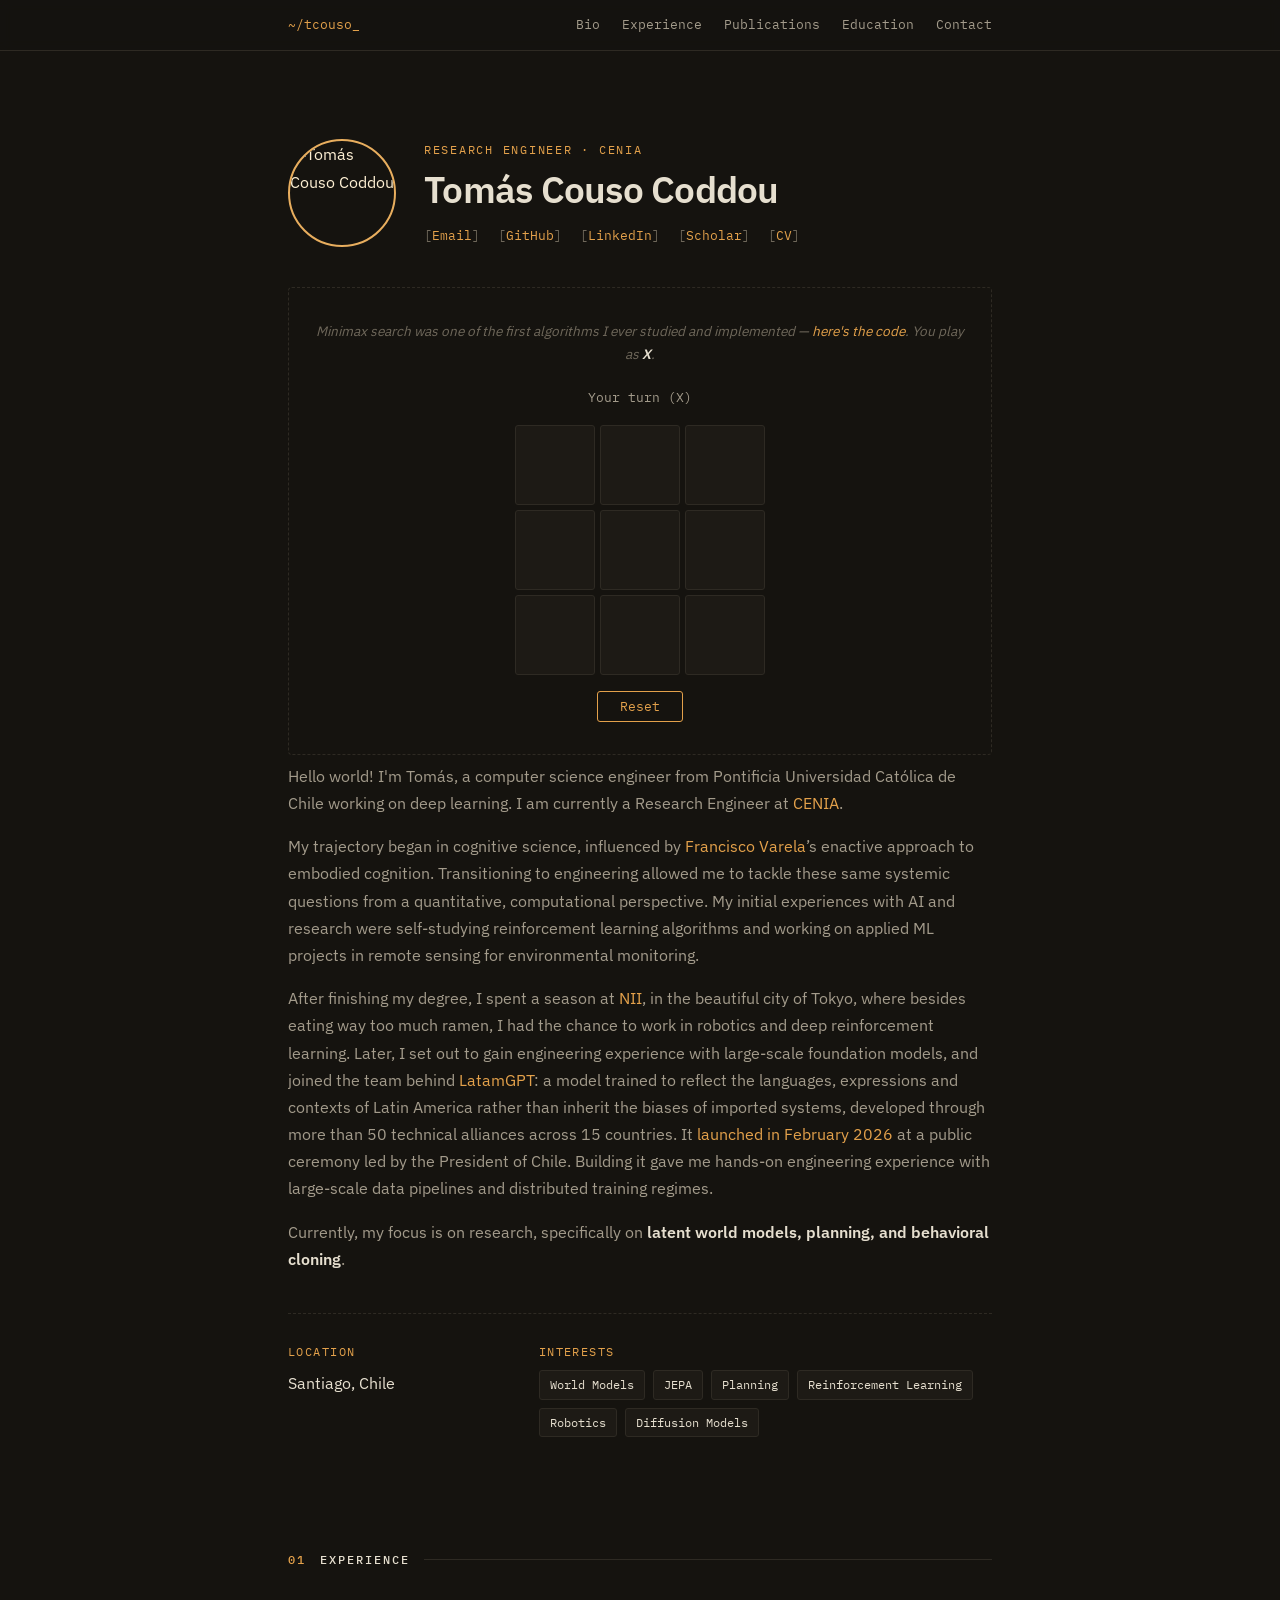
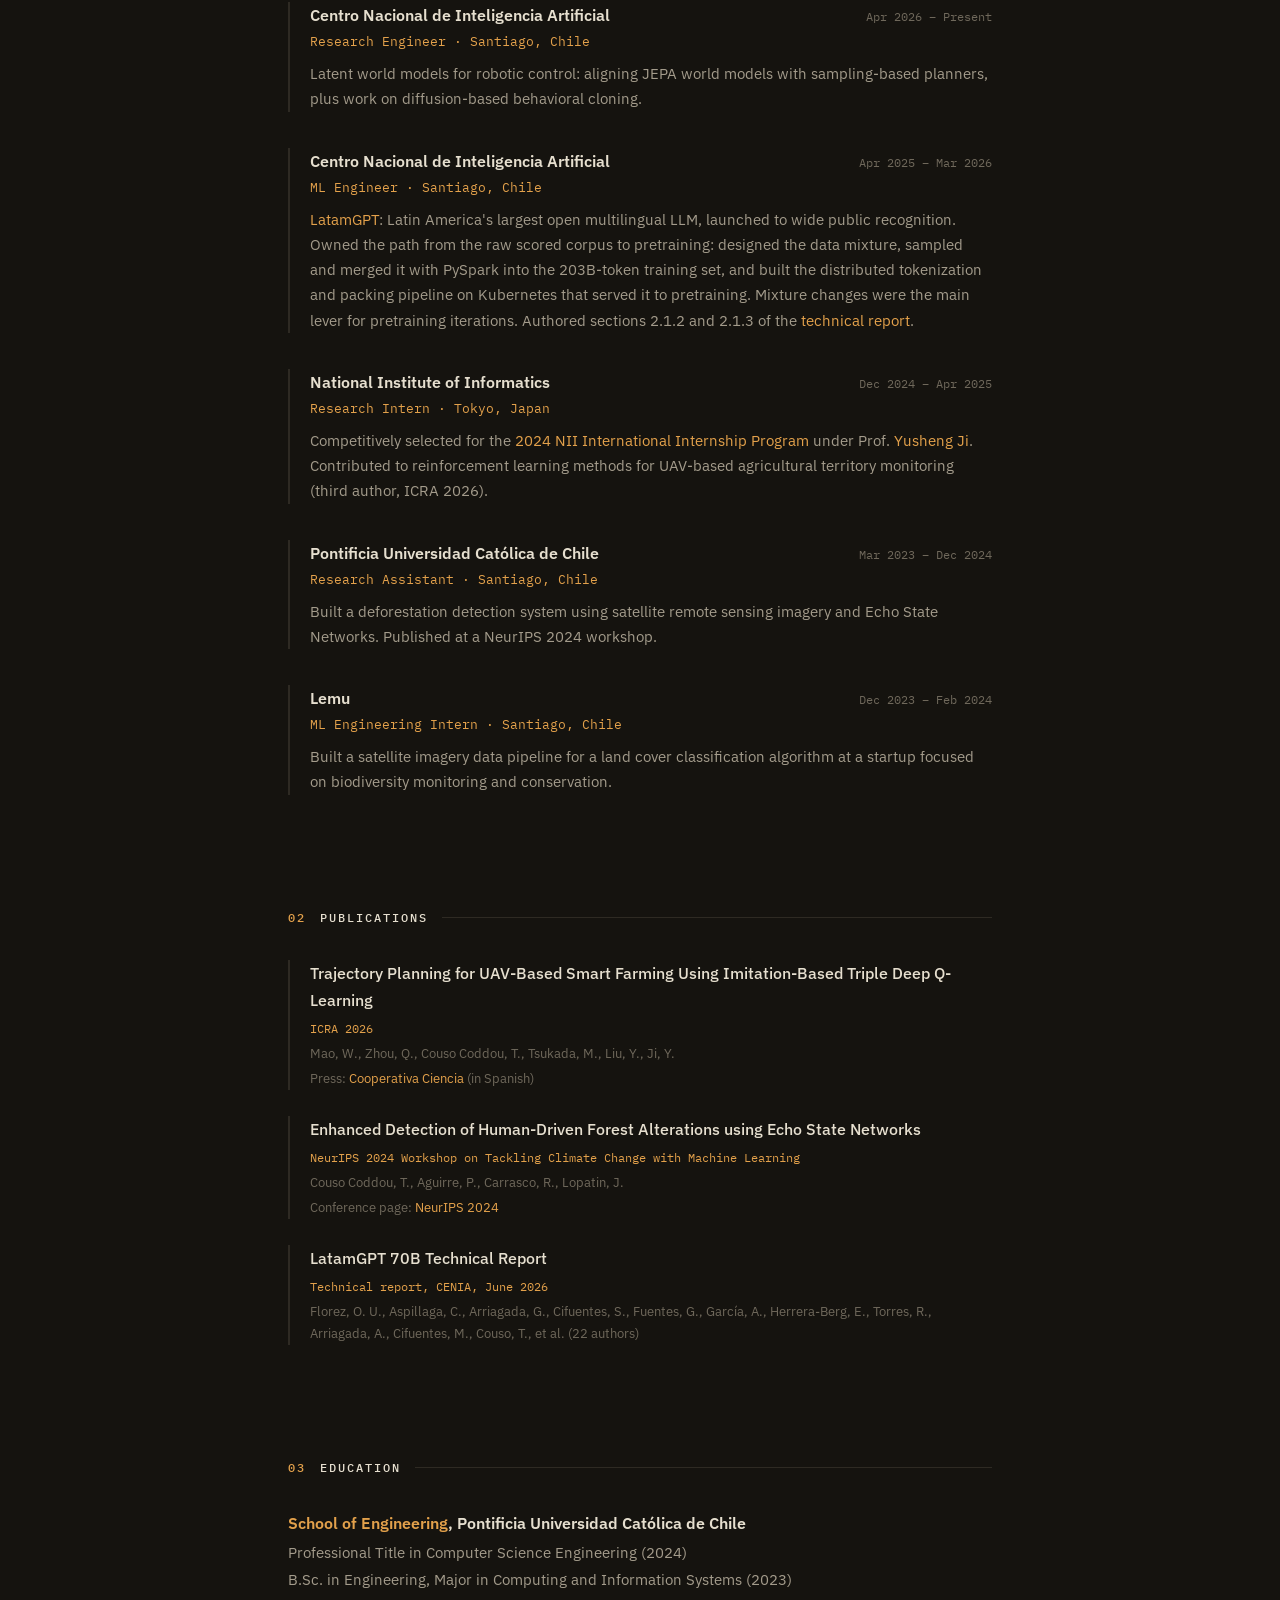
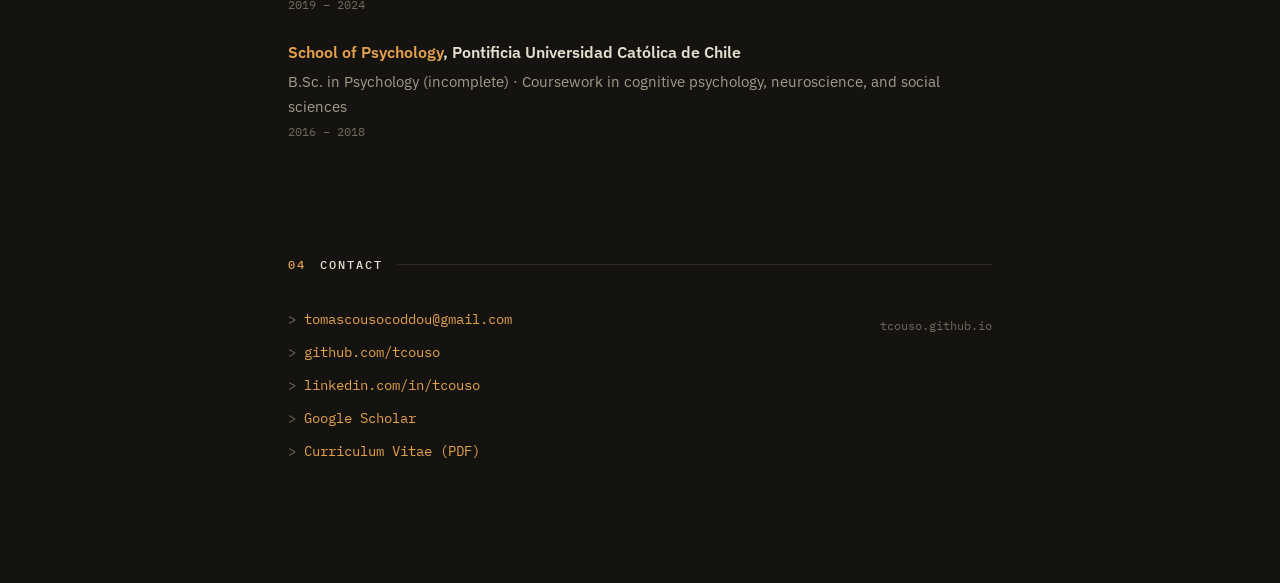
==== index.html @ 5092b735 "Separate NeurIPS manuscript and conference page links" ====
<!DOCTYPE html>
<html lang="en">
<head>
  <meta charset="UTF-8" />
  <meta name="viewport" content="width=device-width, initial-scale=1.0" />
  <title>Tomás Couso Coddou</title>
  <link rel="icon" href="favicon.svg" type="image/svg+xml" />
  <link rel="stylesheet" href="styles.css" />
</head>
<body>
  <header class="topbar">
    <nav class="topbar-inner">
      <a class="site-name" href="#bio">~/tcouso<span class="cursor">_</span></a>
      <ul class="nav-links">
        <li><a href="#bio">Bio</a></li>
        <li><a href="#experience">Experience</a></li>
        <li><a href="#publications">Publications</a></li>
        <li><a href="#education">Education</a></li>
        <li><a href="#contact">Contact</a></li>
      </ul>
    </nav>
  </header>

  <main>

    <!-- BIO -->
    <section id="bio" class="hero">
      <div class="hero-head">
        <img
          src="https://avatars.githubusercontent.com/u/62035756?v=4"
          alt="Tomás Couso Coddou"
          class="avatar"
        />
        <div>
          <p class="eyebrow">Research Engineer · <a href="https://cenia.cl/en/home/" target="_blank" rel="noopener">CENIA</a></p>
          <h1>Tomás Couso Coddou</h1>
          <nav class="social-links">
            <a href="mailto:tomascousocoddou@gmail.com">Email</a>
            <a href="https://github.com/tcouso" target="_blank" rel="noopener">GitHub</a>
            <a href="https://www.linkedin.com/in/tcouso/" target="_blank" rel="noopener">LinkedIn</a>
            <a href="https://scholar.google.com/citations?user=drhu0_8AAAAJ&hl=es" target="_blank" rel="noopener">Scholar</a>
            <a href="cv.pdf" target="_blank" rel="noopener">CV</a>
          </nav>
        </div>
      </div>

      <!-- MINIMAX EASTER EGG -->
      <div class="minimax-aside">
        <p class="minimax-note">
          Minimax search was one of the first algorithms I ever studied and implemented —
          <a href="https://github.com/tcouso/minimax-project" target="_blank" rel="noopener">here's the code</a>.
          You play as <strong>X</strong>.
        </p>
        <div class="game-wrapper">
          <p id="game-status"></p>
          <div class="board" id="game-board"></div>
          <button id="reset-btn" onclick="resetGame()">Reset</button>
        </div>
      </div>

      <div class="about">
        <p>
          Hello world! I'm Tomás, a computer science engineer from Pontificia Universidad Católica de Chile 
          working on deep learning. I am currently a Research Engineer at <a href="https://cenia.cl/en/home/" target="_blank" rel="noopener">CENIA</a>. 
        </p>

        <p>
          My trajectory began in cognitive science, influenced by <a href="https://en.wikipedia.org/wiki/Francisco_Varela" target="_blank" rel="noopener">Francisco Varela</a>’s enactive approach to embodied cognition. 
          Transitioning to engineering allowed me to tackle these same systemic questions from a quantitative, computational perspective. 
          My initial experiences with AI and research were self-studying reinforcement learning algorithms and working on applied ML projects in remote sensing for environmental monitoring.
        </p>

        <p>
          After finishing my degree, I spent a season at <a href="https://www.nii.ac.jp/en/" target="_blank" rel="noopener">NII</a>, in the beautiful city of Tokyo, where besides eating way too much ramen, I had the chance to work in robotics and deep reinforcement learning.
          Later, I set out to gain engineering experience with large-scale foundation models, and joined the team behind <a href="https://www.latamgpt.org/en" target="_blank" rel="noopener">LatamGPT</a>: a model trained to reflect the languages, expressions and contexts of Latin America rather than inherit the biases of imported systems, developed through more than 50 technical alliances across 15 countries. It <a href="https://www.gob.cl/en/news/we-launch-latam-gpt-the-first-artificial-intelligence-created-for-latin-america-and-the-caribbean/" target="_blank" rel="noopener">launched in February 2026</a> at a public ceremony led by the President of Chile. Building it gave me hands-on engineering experience with large-scale data pipelines and distributed training regimes.
        </p>

        <p>
          Currently, my focus is on research, specifically on <strong>latent world models, planning, and behavioral cloning</strong>.
        </p>
      </div>

      <div class="facts">
        <div>
          <p class="fact-label">Location</p>
          <p>Santiago, Chile</p>
        </div>
        <div>
          <p class="fact-label">Interests</p>
          <div class="tags">
            <span class="tag">World Models</span>
            <span class="tag">JEPA</span>
            <span class="tag">Planning</span>
            <span class="tag">Reinforcement Learning</span>
            <span class="tag">Robotics</span>
            <span class="tag">Diffusion Models</span>
          </div>
        </div>
      </div>
    </section>

    <!-- EXPERIENCE -->
    <section id="experience">
      <h2><span class="sec-num">01</span>Experience</h2>
      <div class="exp-list">

        <div class="exp-item">
          <div class="exp-header">
            <a class="exp-org" href="https://cenia.cl/en/home/" target="_blank" rel="noopener">
              Centro Nacional de Inteligencia Artificial
            </a>
            <span class="exp-dates">Apr 2026 – Present</span>
          </div>
          <p class="exp-role">Research Engineer · Santiago, Chile</p>
          <p class="exp-desc">
            Latent world models for robotic control: aligning JEPA world models with
            sampling-based planners, plus work on diffusion-based behavioral cloning.
          </p>
        </div>

        <div class="exp-item">
          <div class="exp-header">
            <a class="exp-org" href="https://cenia.cl/en/home/" target="_blank" rel="noopener">
              Centro Nacional de Inteligencia Artificial
            </a>
            <span class="exp-dates">Apr 2025 – Mar 2026</span>
          </div>
          <p class="exp-role">ML Engineer · Santiago, Chile</p>
          <p class="exp-desc">
            <a href="https://www.latamgpt.org/en" target="_blank" rel="noopener">LatamGPT</a>:
            Latin America's largest open multilingual LLM, launched to wide public recognition.
            Owned the path from the raw scored corpus to pretraining: designed the data mixture,
            sampled and merged it with PySpark into the 203B-token training set, and built the
            distributed tokenization and packing pipeline on Kubernetes that served it to
            pretraining. Mixture changes were the main lever for pretraining iterations. Authored
            sections 2.1.2 and 2.1.3 of the
            <a href="https://www.latamgpt.org/downloads/latamgpt-report.pdf" target="_blank" rel="noopener">technical report</a>.
          </p>
        </div>

        <div class="exp-item">
          <div class="exp-header">
            <a class="exp-org" href="https://www.nii.ac.jp/en/" target="_blank" rel="noopener">
              National Institute of Informatics
            </a>
            <span class="exp-dates">Dec 2024 – Apr 2025</span>
          </div>
          <p class="exp-role">Research Intern · Tokyo, Japan</p>
          <p class="exp-desc">
            Competitively selected for the <a href="https://www.nii.ac.jp/en/about/international/mouresearch/" target="_blank" rel="noopener">2024 NII International Internship Program</a>
            under Prof. <a href="https://scholar.google.com/citations?user=3EK_RaQAAAAJ&amp;hl=en" target="_blank" rel="noopener">Yusheng Ji</a>. Contributed to reinforcement learning methods for UAV-based
            agricultural territory monitoring (third author, ICRA 2026).
          </p>
        </div>

        <div class="exp-item">
          <div class="exp-header">
            <a class="exp-org" href="https://www.uc.cl/en/" target="_blank" rel="noopener">
              Pontificia Universidad Católica de Chile
            </a>
            <span class="exp-dates">Mar 2023 – Dec 2024</span>
          </div>
          <p class="exp-role">Research Assistant · Santiago, Chile</p>
          <p class="exp-desc">
            Built a deforestation detection system using satellite remote sensing imagery and
            Echo State Networks. Published at a NeurIPS 2024 workshop.
          </p>
        </div>

        <div class="exp-item">
          <div class="exp-header">
            <a class="exp-org" href="https://le.mu/" target="_blank" rel="noopener">Lemu</a>
            <span class="exp-dates">Dec 2023 – Feb 2024</span>
          </div>
          <p class="exp-role">ML Engineering Intern · Santiago, Chile</p>
          <p class="exp-desc">
            Built a satellite imagery data pipeline for a land cover classification algorithm
            at a startup focused on biodiversity monitoring and conservation.
          </p>
        </div>

      </div>
    </section>

    <!-- PUBLICATIONS -->
    <section id="publications">
      <h2><span class="sec-num">02</span>Publications</h2>
      <div class="pub-list">

        <div class="pub-item">
          <a
            class="pub-title"
            href="https://arxiv.org/abs/2512.18604"
            target="_blank"
            rel="noopener"
          >
            Trajectory Planning for UAV-Based Smart Farming Using Imitation-Based Triple Deep Q-Learning
          </a>
          <p class="pub-meta">ICRA 2026</p>
          <p class="pub-press">Mao, W., Zhou, Q., Couso Coddou, T., Tsukada, M., Liu, Y., Ji, Y.</p>
          <p class="pub-press">
            Press:
            <a href="https://www.cooperativaciencia.cl/tecnologia/2026/08/26/ingeniero-chileno-desarrolla-un-sistema-de-drones-con-ia-para-cuidar-cultivos/" target="_blank" rel="noopener">Cooperativa Ciencia</a>
            <span class="pub-press-lang">(in Spanish)</span>
          </p>
        </div>

        <div class="pub-item">
          <a
            class="pub-title"
            href="https://ccai-papers.s3.us-east-1.amazonaws.com/neurips2024/77/paper.pdf"
            target="_blank"
            rel="noopener"
          >
            Enhanced Detection of Human-Driven Forest Alterations using Echo State Networks
          </a>
          <p class="pub-meta">NeurIPS 2024 Workshop on Tackling Climate Change with Machine Learning</p>
          <p class="pub-press">Couso Coddou, T., Aguirre, P., Carrasco, R., Lopatin, J.</p>
          <p class="pub-press">
            Conference page:
            <a href="https://neurips.cc/virtual/2024/100568" target="_blank" rel="noopener">NeurIPS 2024</a>
          </p>
        </div>

        <div class="pub-item">
          <a
            class="pub-title"
            href="https://www.latamgpt.org/downloads/latamgpt-report.pdf"
            target="_blank"
            rel="noopener"
          >
            LatamGPT 70B Technical Report
          </a>
          <p class="pub-meta">Technical report, CENIA, June 2026</p>
          <p class="pub-press">Florez, O. U., Aspillaga, C., Arriagada, G., Cifuentes, S., Fuentes, G., García, A., Herrera-Berg, E., Torres, R., Arriagada, A., Cifuentes, M., Couso, T., et al. (22 authors)</p>
        </div>

      </div>
    </section>

    <!-- EDUCATION -->
    <section id="education">
      <h2><span class="sec-num">03</span>Education</h2>
      <div class="edu-list">

        <div class="edu-item">
          <p class="edu-school"><a href="https://www.ing.uc.cl/en/" target="_blank" rel="noopener">School of Engineering</a>, Pontificia Universidad Católica de Chile</p>
          <p class="edu-degree">Professional Title in Computer Science Engineering (2024)</p>
          <p class="edu-degree">B.Sc. in Engineering, Major in Computing and Information Systems (2023)</p>
          <p class="edu-dates">2019 – 2024</p>
        </div>

        <div class="edu-item">
          <p class="edu-school"><a href="https://psicologia.uc.cl/" target="_blank" rel="noopener">School of Psychology</a>, Pontificia Universidad Católica de Chile</p>
          <p class="edu-degree">
            B.Sc. in Psychology (incomplete) · Coursework in cognitive psychology, neuroscience, and social sciences
          </p>
          <p class="edu-dates">2016 – 2018</p>
        </div>

      </div>
    </section>

    <!-- CONTACT + QR -->
    <section id="contact">
      <h2><span class="sec-num">04</span>Contact</h2>
      <div class="contact-layout">
        <div class="contact-links">
          <a href="mailto:tomascousocoddou@gmail.com">tomascousocoddou@gmail.com</a>
          <a href="https://github.com/tcouso" target="_blank" rel="noopener">github.com/tcouso</a>
          <a href="https://www.linkedin.com/in/tcouso/" target="_blank" rel="noopener">linkedin.com/in/tcouso</a>
          <a href="https://scholar.google.com/citations?user=drhu0_8AAAAJ&hl=es" target="_blank" rel="noopener">Google Scholar</a>
          <a href="cv.pdf" target="_blank" rel="noopener">Curriculum Vitae (PDF)</a>
        </div>
        <div class="qr-wrapper">
          <div id="qr-code"></div>
          <p class="qr-label">tcouso.github.io</p>
        </div>
      </div>
    </section>

  </main>

  <script src="https://cdn.jsdelivr.net/npm/qrcode-generator@1.4.4/qrcode.min.js"></script>
  <script src="script.js"></script>
</body>
</html>
---- styles.css ----
@font-face {
  font-family: 'IBM Plex Mono';
  font-weight: 400;
  font-display: swap;
  src: url('fonts/ibm-plex-mono-400.woff2') format('woff2');
}

@font-face {
  font-family: 'IBM Plex Mono';
  font-weight: 500;
  font-display: swap;
  src: url('fonts/ibm-plex-mono-500.woff2') format('woff2');
}

@font-face {
  font-family: 'IBM Plex Sans';
  font-weight: 400 600;
  font-display: swap;
  src: url('fonts/ibm-plex-sans.woff2') format('woff2');
}

*, *::before, *::after {
  box-sizing: border-box;
  margin: 0;
  padding: 0;
}

:root {
  --bg: #15130f;
  --bg-raised: #1d1a15;
  --line: #2e2a23;
  --text: #e6dfcf;
  --text-dim: #a39b8b;
  --text-faint: #6f685b;
  --accent: #e3a14b;
  --accent-soft: #e3a14b22;
  --mono: 'IBM Plex Mono', ui-monospace, 'SFMono-Regular', Menlo, monospace;
  --sans: 'IBM Plex Sans', system-ui, -apple-system, 'Segoe UI', sans-serif;
}

html {
  scroll-behavior: smooth;
}

body {
  font-family: var(--sans);
  color: var(--text);
  background: var(--bg);
  line-height: 1.7;
  -webkit-font-smoothing: antialiased;
}

::selection {
  background: var(--accent);
  color: var(--bg);
}

main {
  max-width: 760px;
  margin: 0 auto;
  padding: 24px 28px 64px;
}

a {
  color: var(--accent);
  text-decoration: none;
}

a:hover {
  text-decoration: underline;
  text-underline-offset: 3px;
}

strong {
  color: var(--text);
  font-weight: 600;
}

section {
  padding: 56px 0;
  scroll-margin-top: 56px;
}

h2 {
  display: flex;
  align-items: center;
  gap: 14px;
  font-family: var(--mono);
  font-size: 0.78rem;
  font-weight: 500;
  letter-spacing: 0.16em;
  text-transform: uppercase;
  color: var(--text);
  margin-bottom: 32px;
}

h2::after {
  content: '';
  flex: 1;
  height: 1px;
  background: var(--line);
}

.sec-num {
  color: var(--accent);
}

/* ── TOP BAR ──────────────────────────────────────── */

.topbar {
  position: sticky;
  top: 0;
  z-index: 10;
  background: #15130fee;
  backdrop-filter: blur(6px);
  border-bottom: 1px solid var(--line);
}

.topbar-inner {
  max-width: 760px;
  margin: 0 auto;
  padding: 14px 28px;
  display: flex;
  justify-content: space-between;
  align-items: center;
  gap: 24px;
  font-family: var(--mono);
  font-size: 0.82rem;
}

.site-name {
  color: var(--accent);
  white-space: nowrap;
}

.site-name:hover {
  text-decoration: none;
}

.cursor {
  animation: blink 1.1s steps(1) infinite;
}

@keyframes blink {
  50% { opacity: 0; }
}

.nav-links {
  display: flex;
  flex-wrap: wrap;
  gap: 6px 22px;
  list-style: none;
}

.nav-links a {
  color: var(--text-dim);
  white-space: nowrap;
}

.nav-links a:hover {
  color: var(--accent);
  text-decoration: none;
}

/* ── BIO ──────────────────────────────────────────── */

.hero {
  padding-top: 64px;
}

.hero-head {
  display: flex;
  align-items: center;
  gap: 28px;
  margin-bottom: 40px;
}

.avatar {
  width: 108px;
  height: 108px;
  border-radius: 50%;
  object-fit: cover;
  border: 2px solid var(--accent);
  filter: sepia(0.25) contrast(1.05);
  flex-shrink: 0;
}

.eyebrow {
  font-family: var(--mono);
  font-size: 0.78rem;
  letter-spacing: 0.14em;
  text-transform: uppercase;
  color: var(--accent);
}

.hero h1 {
  font-size: 2.3rem;
  font-weight: 600;
  letter-spacing: -0.02em;
  line-height: 1.2;
  margin-top: 6px;
}

.social-links {
  display: flex;
  gap: 18px;
  margin-top: 14px;
  flex-wrap: wrap;
  font-family: var(--mono);
  font-size: 0.82rem;
}

.social-links a::before {
  content: '[';
  color: var(--text-faint);
}

.social-links a::after {
  content: ']';
  color: var(--text-faint);
}

.about p {
  font-size: 1rem;
  color: var(--text-dim);
}

.about p + p {
  margin-top: 16px;
}

.facts {
  display: grid;
  grid-template-columns: 1fr 2fr;
  gap: 24px;
  margin-top: 40px;
  padding-top: 28px;
  border-top: 1px dashed var(--line);
}

.fact-label {
  font-family: var(--mono);
  font-size: 0.75rem;
  letter-spacing: 0.12em;
  text-transform: uppercase;
  color: var(--accent);
  margin-bottom: 8px;
}

.tags {
  display: flex;
  flex-wrap: wrap;
  gap: 8px;
}

.tag {
  font-family: var(--mono);
  font-size: 0.78rem;
  color: var(--text);
  border: 1px solid var(--line);
  background: var(--bg-raised);
  padding: 3px 10px;
  border-radius: 3px;
}

/* ── EXPERIENCE ───────────────────────────────────── */

.exp-list {
  display: flex;
  flex-direction: column;
  gap: 36px;
}

.exp-item {
  padding-left: 20px;
  border-left: 2px solid var(--line);
  transition: border-color 0.15s;
}

.exp-item:hover {
  border-left-color: var(--accent);
}

.exp-header {
  display: flex;
  justify-content: space-between;
  align-items: baseline;
  gap: 12px;
  flex-wrap: wrap;
}

.exp-org {
  font-weight: 600;
  color: var(--text);
  font-size: 1rem;
}

.exp-org:hover {
  color: var(--accent);
  text-decoration: none;
}

.exp-dates {
  font-family: var(--mono);
  color: var(--text-faint);
  font-size: 0.78rem;
  white-space: nowrap;
}

.exp-role {
  font-family: var(--mono);
  color: var(--accent);
  font-size: 0.8rem;
  margin: 2px 0 8px;
}

.exp-desc {
  font-size: 0.93rem;
  color: var(--text-dim);
}

/* ── PUBLICATIONS ─────────────────────────────────── */

.pub-list {
  display: flex;
  flex-direction: column;
  gap: 26px;
}

.pub-item {
  padding-left: 20px;
  border-left: 2px solid var(--line);
  transition: border-color 0.15s;
}

.pub-item:hover {
  border-left-color: var(--accent);
}

.pub-title {
  font-size: 0.97rem;
  font-weight: 500;
  color: var(--text);
  line-height: 1.5;
}

.pub-title:hover {
  color: var(--accent);
  text-decoration: none;
}

.pub-meta {
  font-family: var(--mono);
  font-size: 0.78rem;
  color: var(--accent);
  margin-top: 4px;
}

.pub-press {
  font-size: 0.82rem;
  color: var(--text-faint);
  margin-top: 3px;
}

.pub-press-lang {
  color: var(--text-faint);
}

/* ── EDUCATION ────────────────────────────────────── */

.edu-list {
  display: flex;
  flex-direction: column;
  gap: 24px;
}

.edu-school {
  font-weight: 600;
  font-size: 1rem;
}

.edu-degree {
  color: var(--text-dim);
  font-size: 0.93rem;
  margin-top: 2px;
}

.edu-dates {
  font-family: var(--mono);
  color: var(--text-faint);
  font-size: 0.78rem;
  margin-top: 2px;
}

/* ── MINIMAX EASTER EGG ───────────────────────────── */

.minimax-aside {
  margin: 8px 0;
  padding: 32px 24px;
  border: 1px dashed var(--line);
  border-radius: 4px;
  display: flex;
  flex-direction: column;
  align-items: center;
  text-align: center;
}

.minimax-note {
  font-size: 0.85rem;
  color: var(--text-faint);
  font-style: italic;
  margin-bottom: 20px;
}

.game-wrapper {
  display: flex;
  flex-direction: column;
  align-items: center;
  gap: 16px;
}

#game-status {
  font-family: var(--mono);
  font-size: 0.82rem;
  color: var(--text-dim);
  min-height: 20px;
}

.board {
  display: grid;
  grid-template-columns: repeat(3, 80px);
  grid-template-rows: repeat(3, 80px);
  gap: 5px;
}

.cell {
  background: var(--bg-raised);
  border: 1px solid var(--line);
  border-radius: 3px;
  font-family: var(--mono);
  font-size: 2rem;
  font-weight: 500;
  cursor: pointer;
  transition: background 0.1s, border-color 0.1s;
  color: transparent;
  display: flex;
  align-items: center;
  justify-content: center;
  line-height: 1;
}

.cell:hover:not(.filled) {
  background: var(--accent-soft);
  border-color: var(--accent);
}

.cell.x {
  color: var(--accent);
}

.cell.o {
  color: var(--text);
}

.cell.filled {
  cursor: default;
}

#reset-btn {
  padding: 6px 22px;
  background: transparent;
  border: 1px solid var(--accent);
  color: var(--accent);
  border-radius: 3px;
  cursor: pointer;
  font-family: var(--mono);
  font-size: 0.8rem;
  transition: background 0.15s, color 0.15s;
}

#reset-btn:hover {
  background: var(--accent);
  color: var(--bg);
}

/* ── CONTACT + QR ─────────────────────────────────── */

.contact-layout {
  display: flex;
  justify-content: space-between;
  align-items: flex-start;
  gap: 40px;
  flex-wrap: wrap;
}

.contact-links {
  display: flex;
  flex-direction: column;
  gap: 10px;
  font-family: var(--mono);
  font-size: 0.85rem;
}

.contact-links a::before {
  content: '> ';
  color: var(--text-faint);
}

.qr-wrapper {
  display: flex;
  flex-direction: column;
  align-items: center;
  gap: 8px;
}

.qr-wrapper img {
  display: block;
  background: var(--text);
  border-radius: 3px;
  padding: 8px;
}

.qr-label {
  font-family: var(--mono);
  font-size: 0.72rem;
  color: var(--text-faint);
}

/* ── RESPONSIVE ───────────────────────────────────── */

@media (max-width: 600px) {
  main {
    padding-left: 18px;
    padding-right: 18px;
  }

  .topbar {
    display: none;
  }

  .hero {
    padding-top: 32px;
  }

  .hero-head {
    flex-direction: column;
    align-items: flex-start;
    gap: 20px;
  }

  .hero h1 {
    font-size: 1.8rem;
  }

  .facts {
    grid-template-columns: 1fr;
  }

  .exp-header {
    flex-direction: column;
    gap: 2px;
  }

  .board {
    grid-template-columns: repeat(3, 72px);
    grid-template-rows: repeat(3, 72px);
  }

  .contact-layout {
    flex-direction: column;
  }
}

@media (prefers-reduced-motion: reduce) {
  html {
    scroll-behavior: auto;
  }

  .cursor {
    animation: none;
  }
}
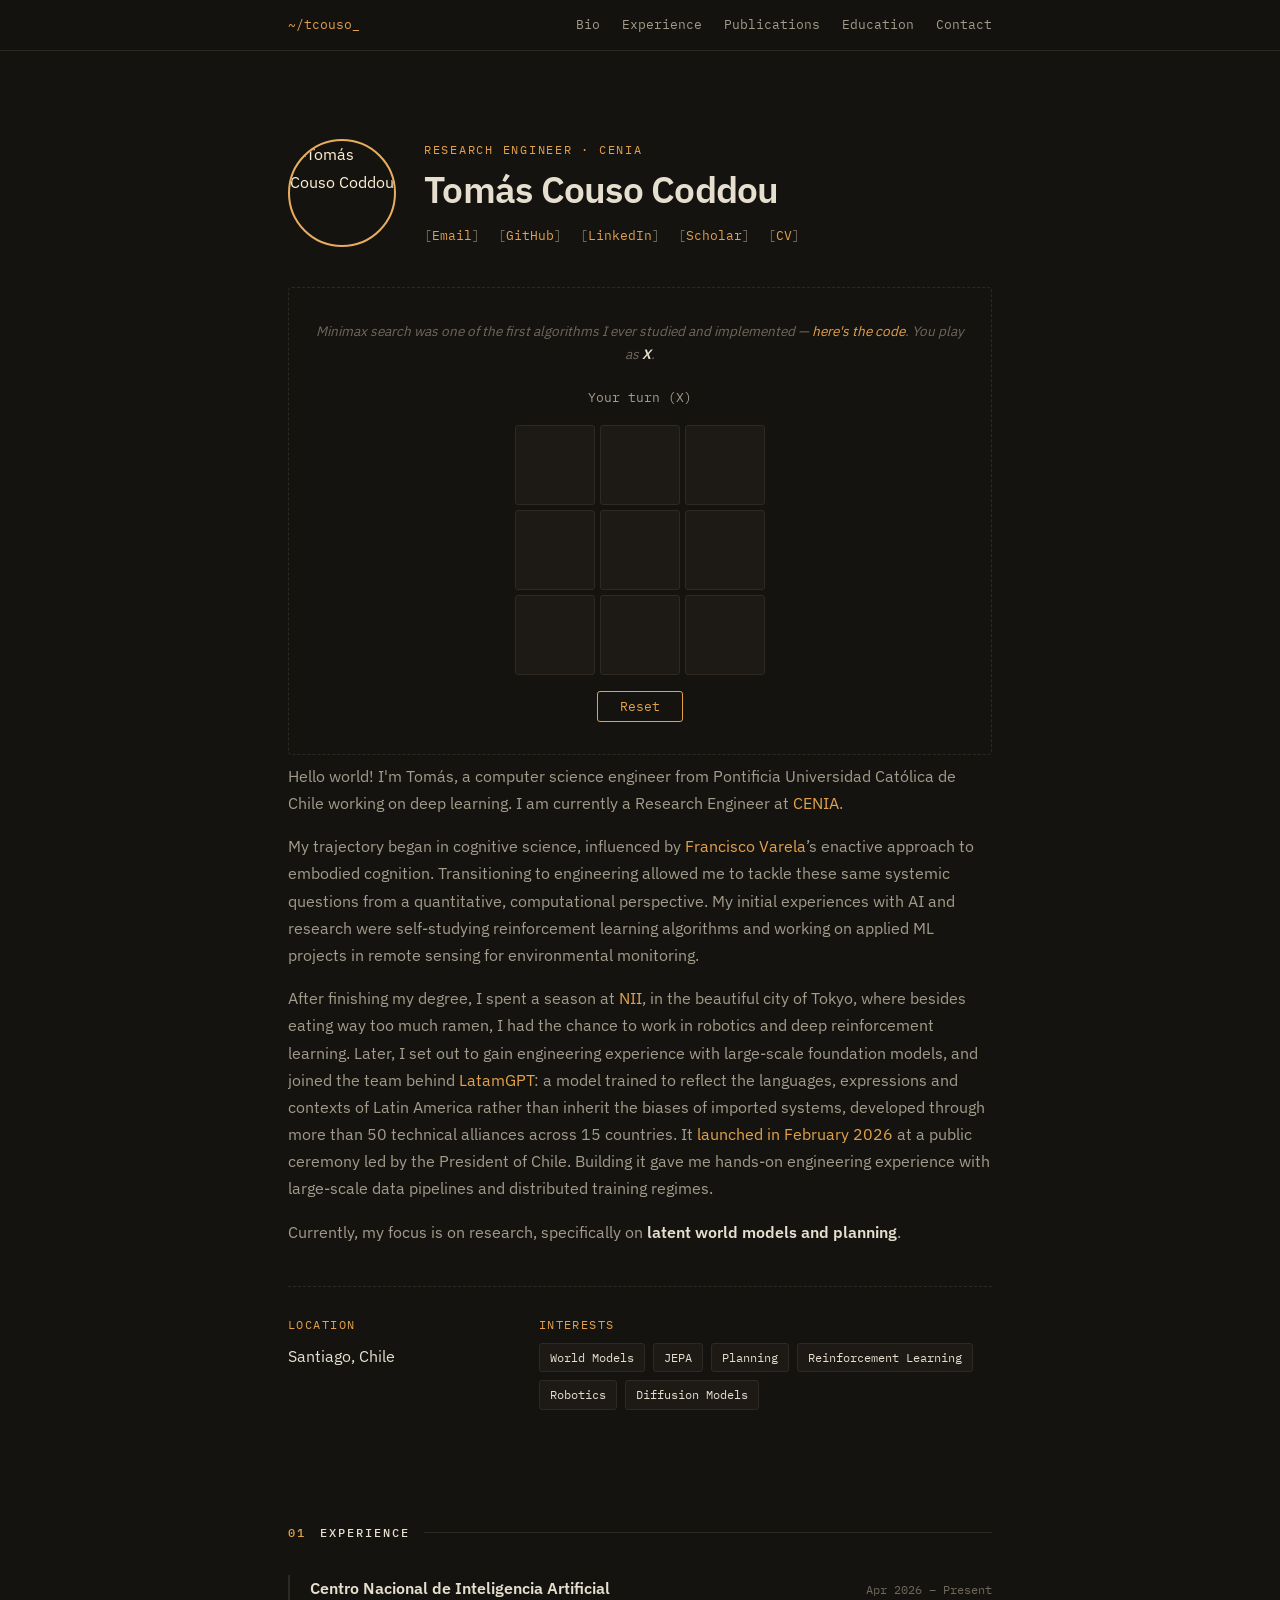
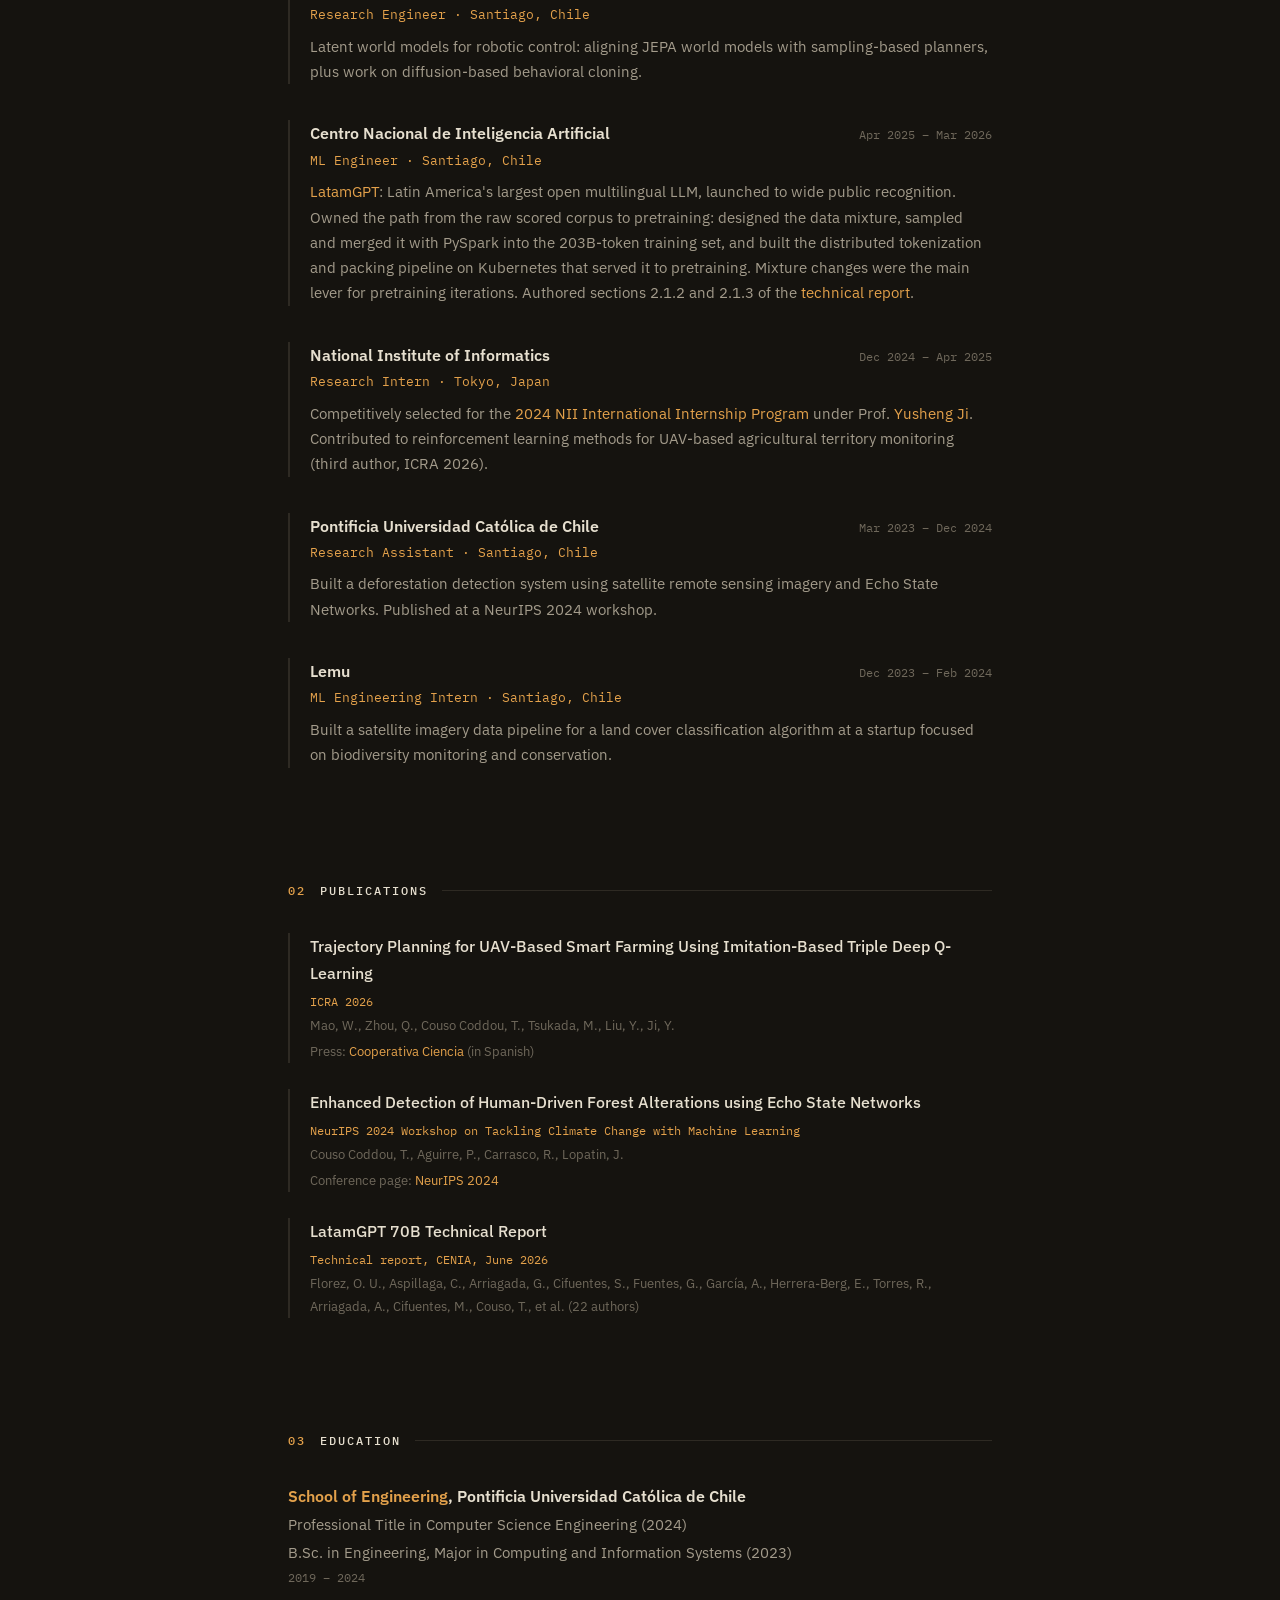
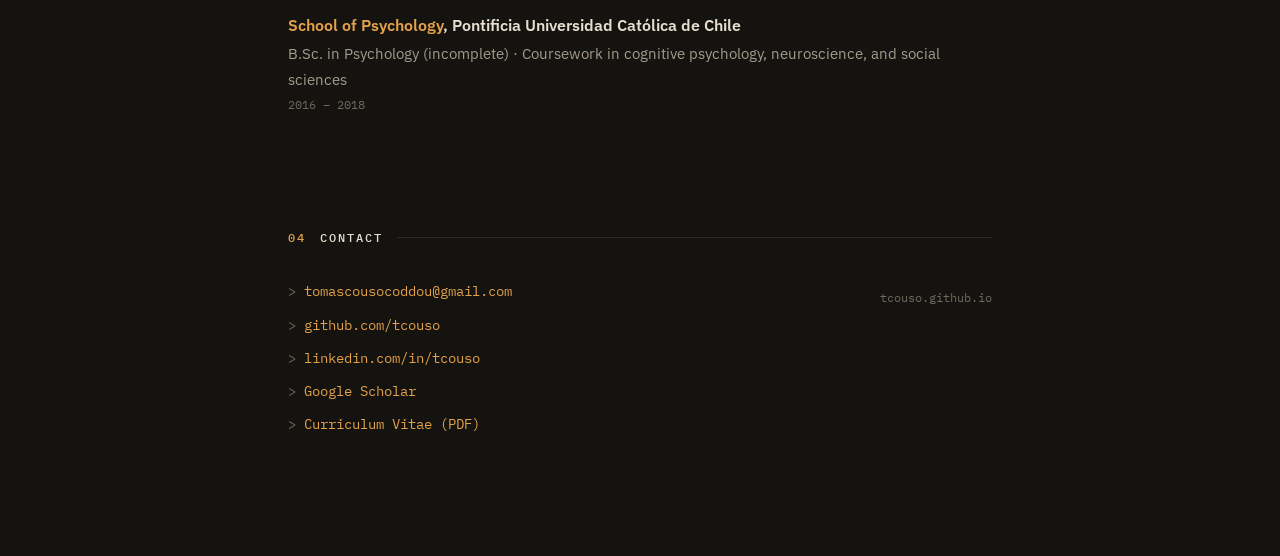
==== commit 309652cc: "Narrow bio focus to latent world models and planning" ====
--- a/index.html
+++ b/index.html
@@ -76,7 +76,7 @@
         </p>
 
         <p>
-          Currently, my focus is on research, specifically on <strong>latent world models, planning, and behavioral cloning</strong>.
+          Currently, my focus is on research, specifically on <strong>latent world models and planning</strong>.
         </p>
       </div>
 
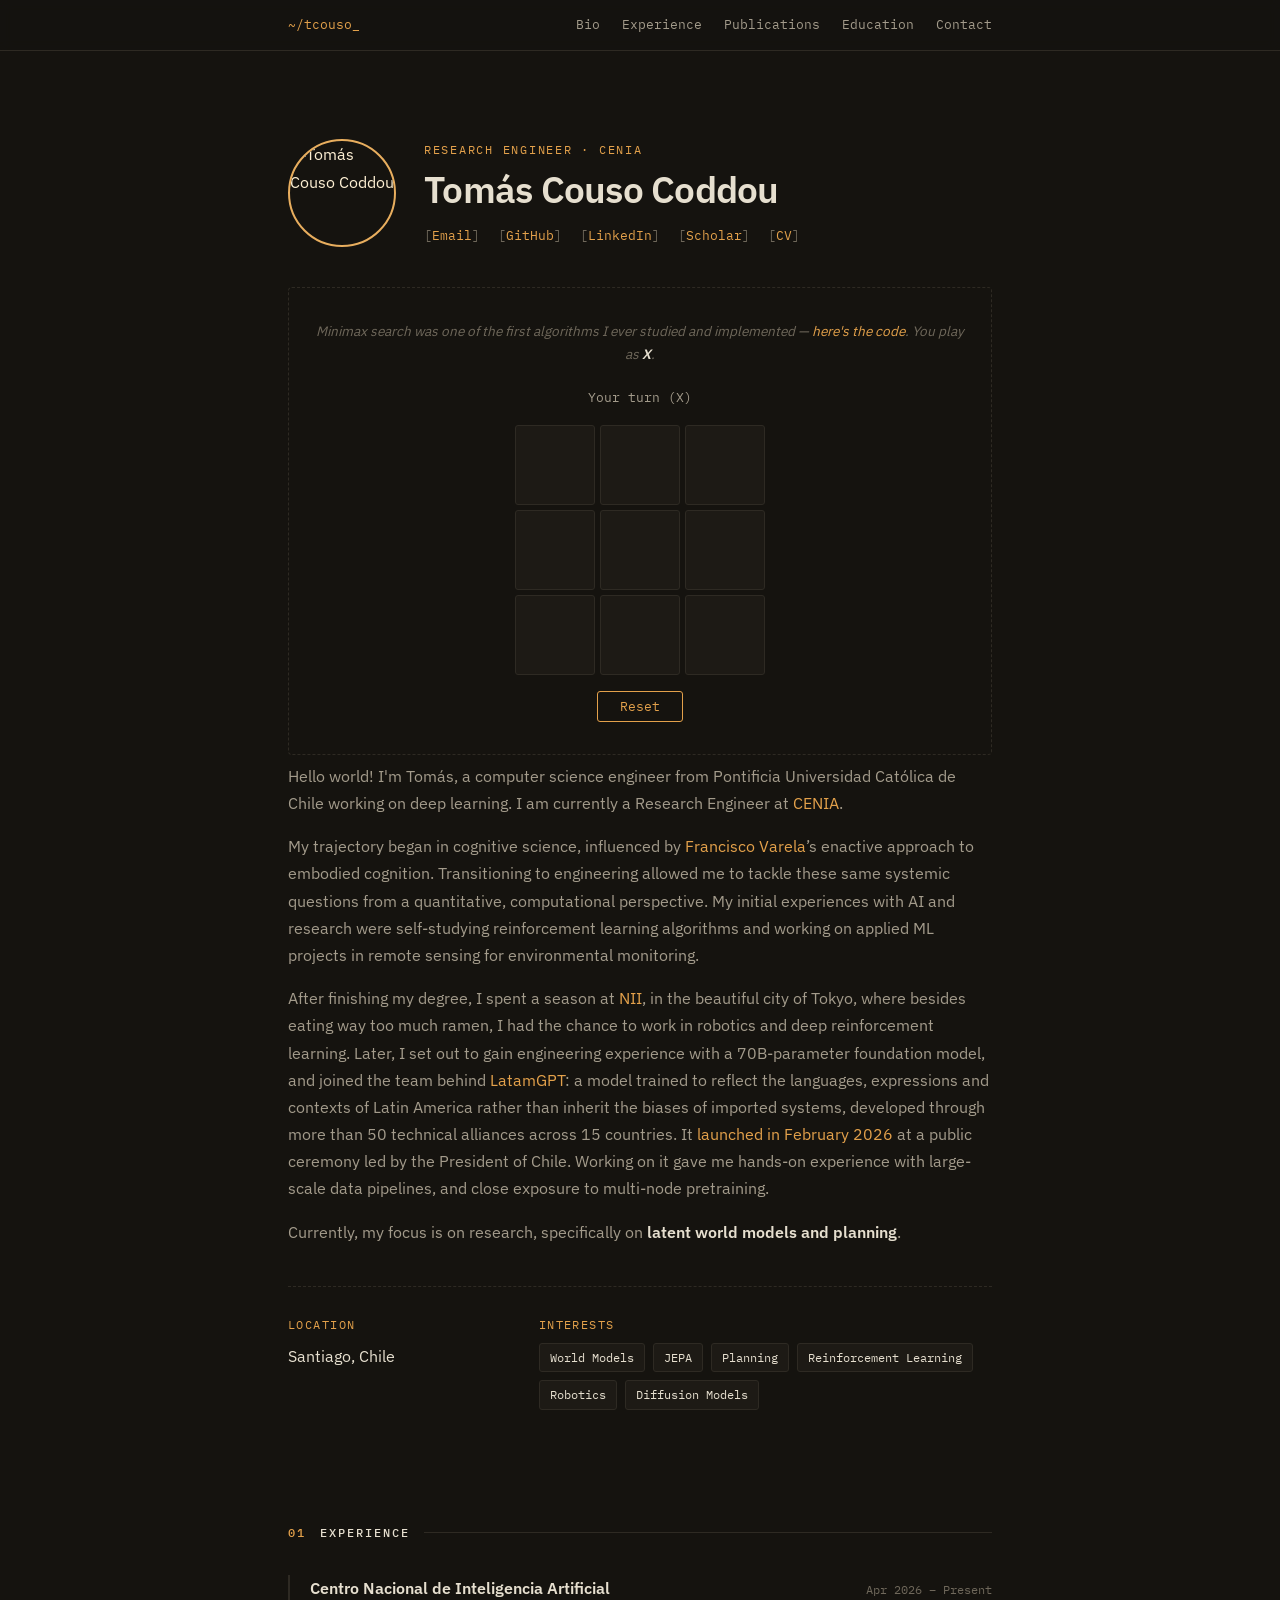
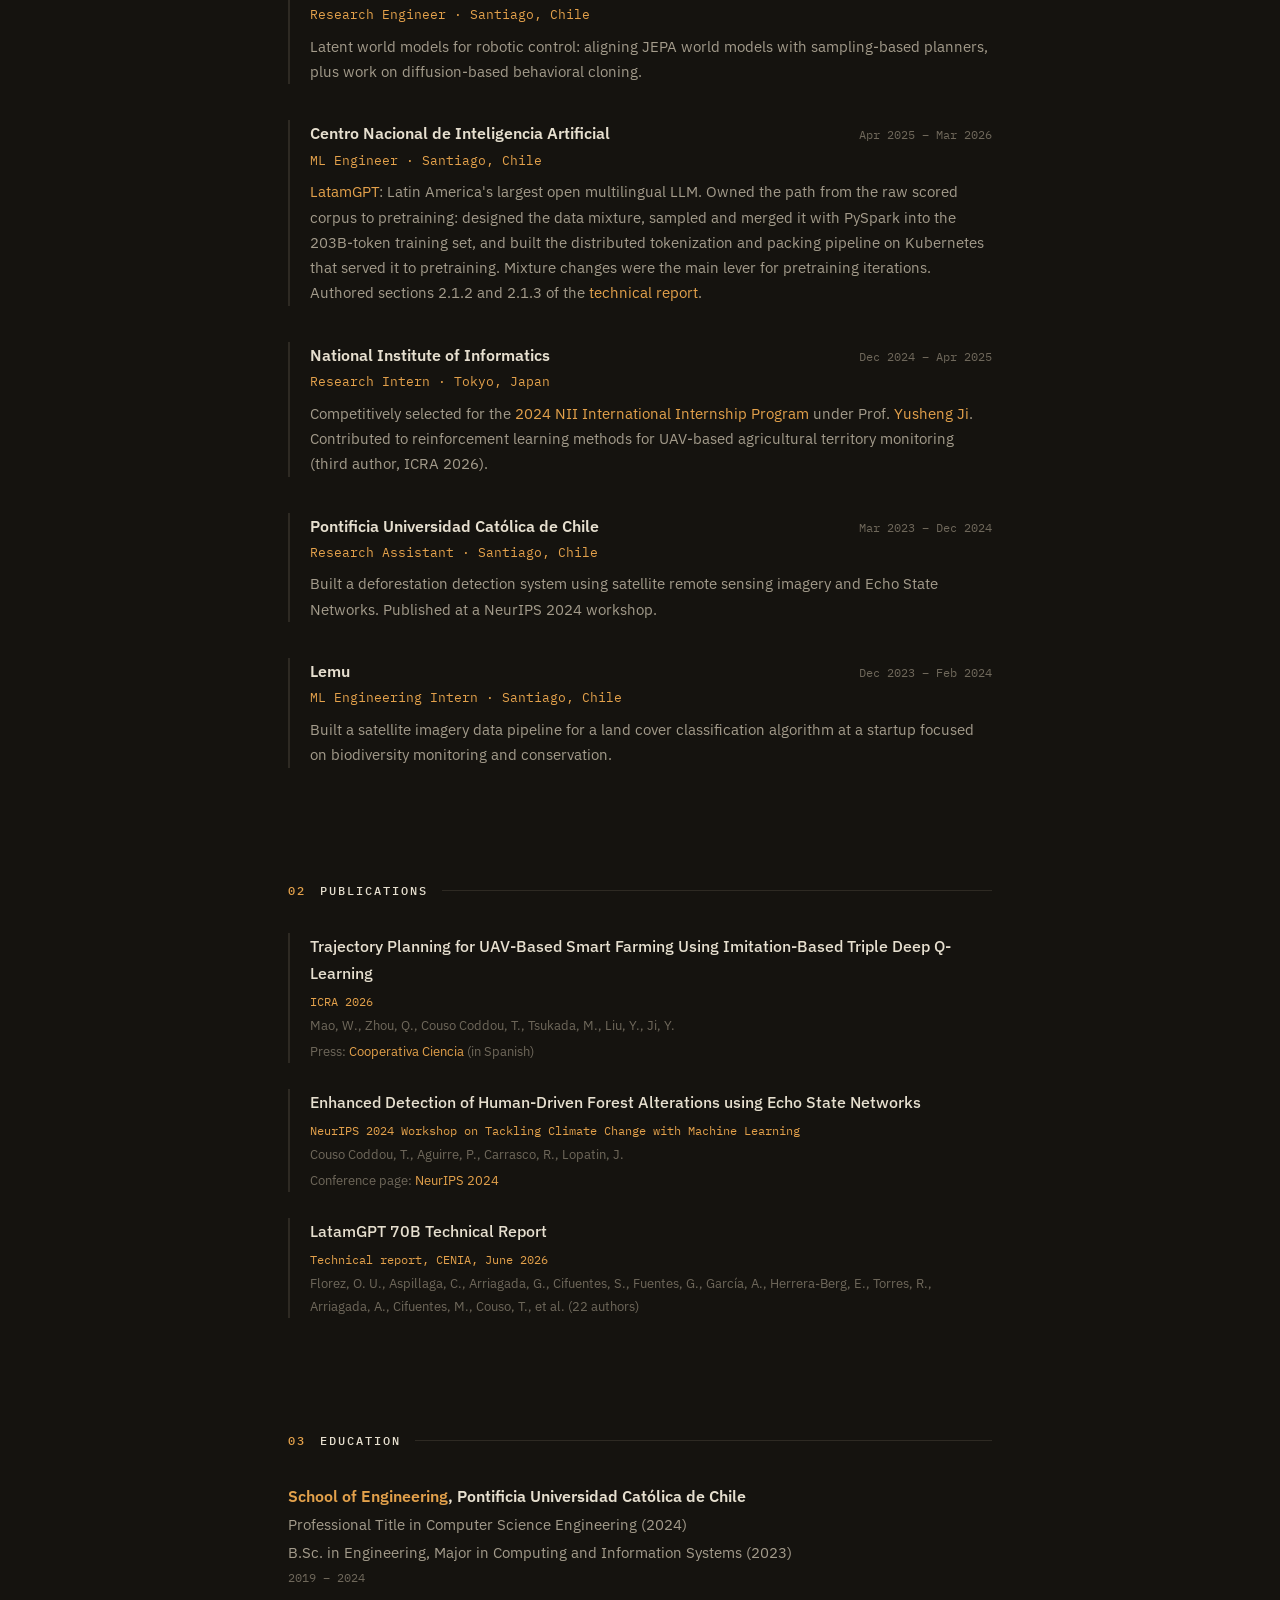
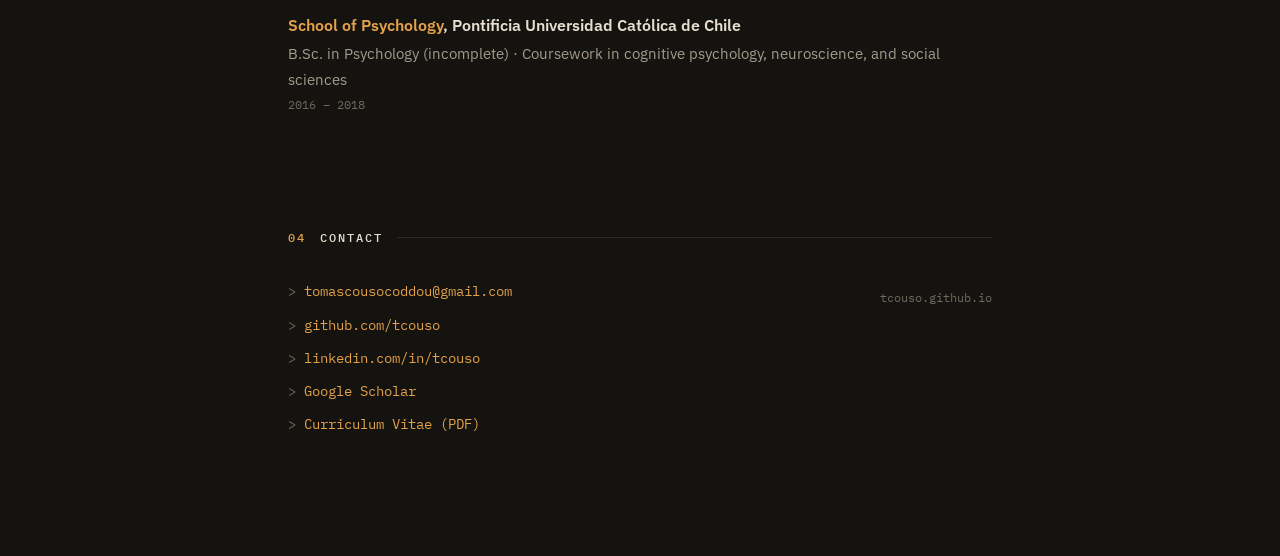
==== commit 739cf7f0: "State LatamGPT role and scale plainly on homepage" ====
--- a/index.html
+++ b/index.html
@@ -72,7 +72,7 @@
 
         <p>
           After finishing my degree, I spent a season at <a href="https://www.nii.ac.jp/en/" target="_blank" rel="noopener">NII</a>, in the beautiful city of Tokyo, where besides eating way too much ramen, I had the chance to work in robotics and deep reinforcement learning.
-          Later, I set out to gain engineering experience with large-scale foundation models, and joined the team behind <a href="https://www.latamgpt.org/en" target="_blank" rel="noopener">LatamGPT</a>: a model trained to reflect the languages, expressions and contexts of Latin America rather than inherit the biases of imported systems, developed through more than 50 technical alliances across 15 countries. It <a href="https://www.gob.cl/en/news/we-launch-latam-gpt-the-first-artificial-intelligence-created-for-latin-america-and-the-caribbean/" target="_blank" rel="noopener">launched in February 2026</a> at a public ceremony led by the President of Chile. Building it gave me hands-on engineering experience with large-scale data pipelines and distributed training regimes.
+          Later, I set out to gain engineering experience with a 70B-parameter foundation model, and joined the team behind <a href="https://www.latamgpt.org/en" target="_blank" rel="noopener">LatamGPT</a>: a model trained to reflect the languages, expressions and contexts of Latin America rather than inherit the biases of imported systems, developed through more than 50 technical alliances across 15 countries. It <a href="https://www.gob.cl/en/news/we-launch-latam-gpt-the-first-artificial-intelligence-created-for-latin-america-and-the-caribbean/" target="_blank" rel="noopener">launched in February 2026</a> at a public ceremony led by the President of Chile. Working on it gave me hands-on experience with large-scale data pipelines, and close exposure to multi-node pretraining.
         </p>
 
         <p>
@@ -128,7 +128,7 @@
           <p class="exp-role">ML Engineer · Santiago, Chile</p>
           <p class="exp-desc">
             <a href="https://www.latamgpt.org/en" target="_blank" rel="noopener">LatamGPT</a>:
-            Latin America's largest open multilingual LLM, launched to wide public recognition.
+            Latin America's largest open multilingual LLM.
             Owned the path from the raw scored corpus to pretraining: designed the data mixture,
             sampled and merged it with PySpark into the 203B-token training set, and built the
             distributed tokenization and packing pipeline on Kubernetes that served it to
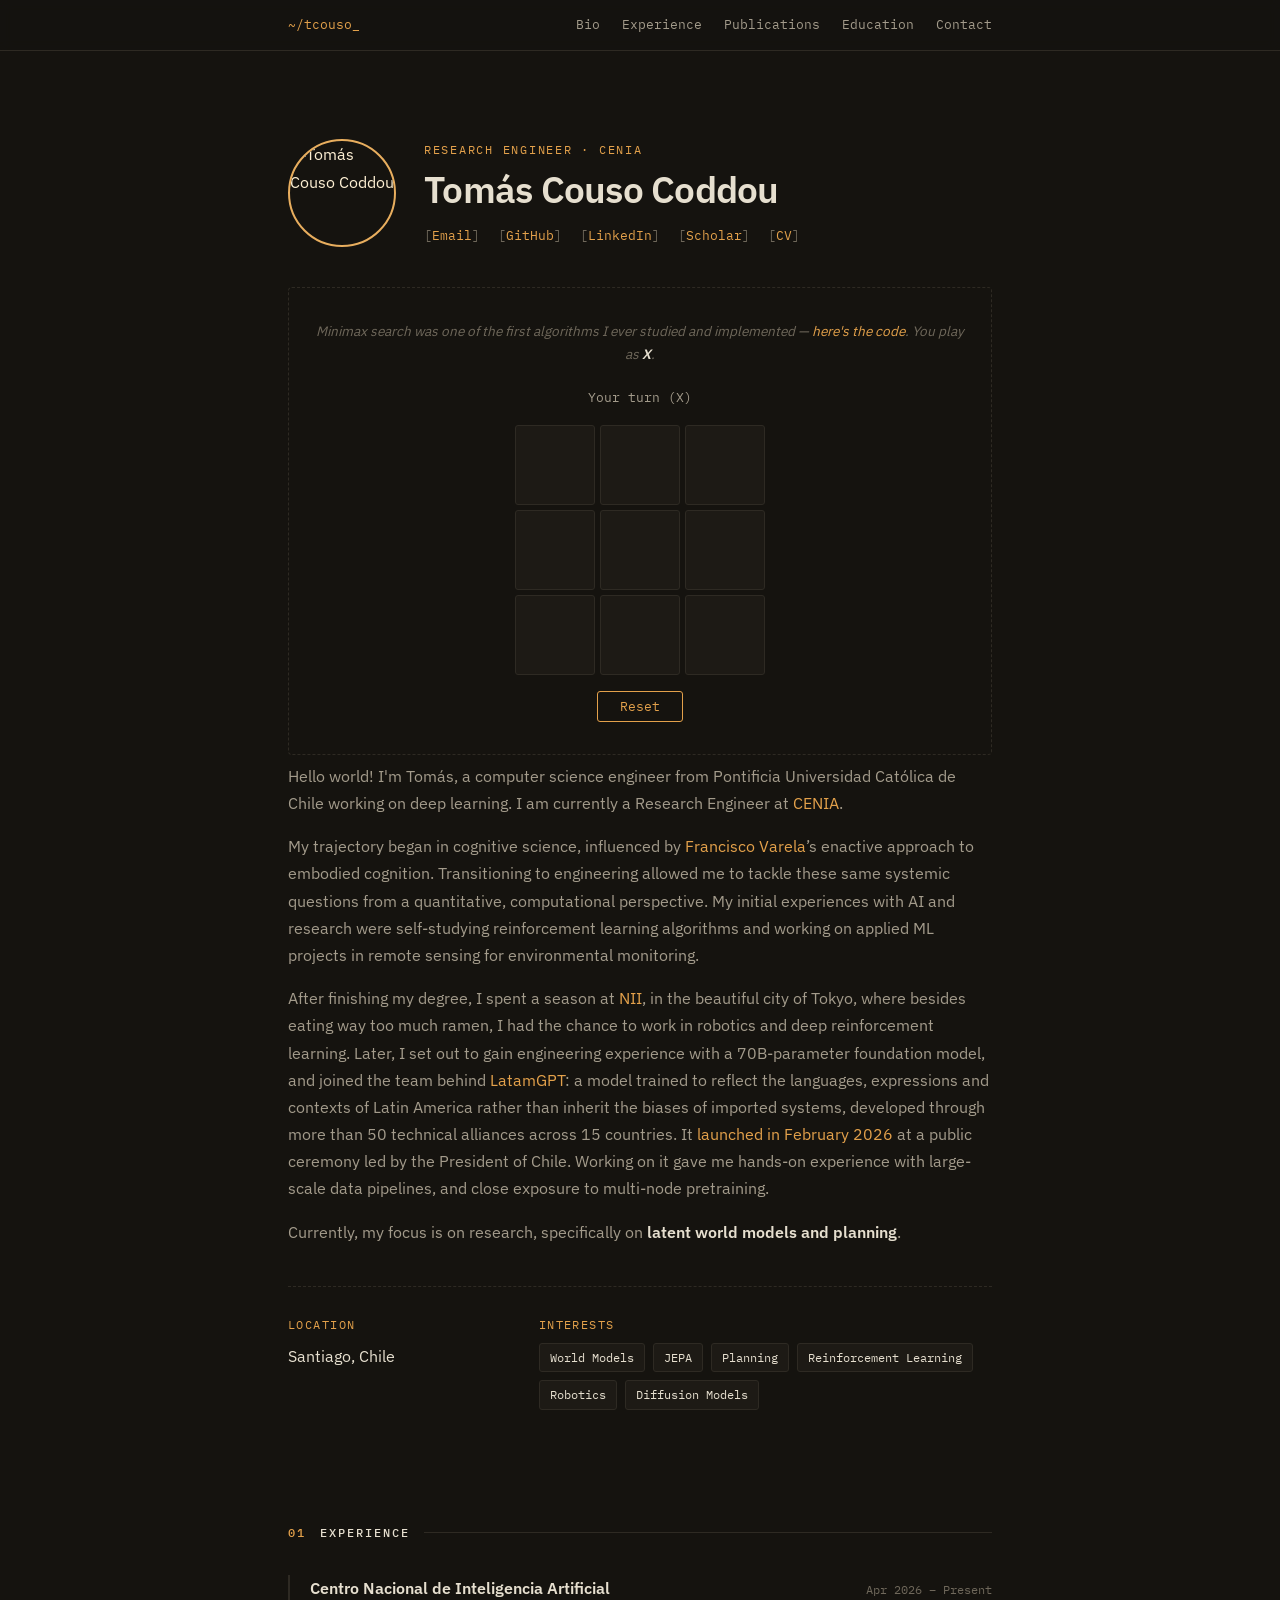
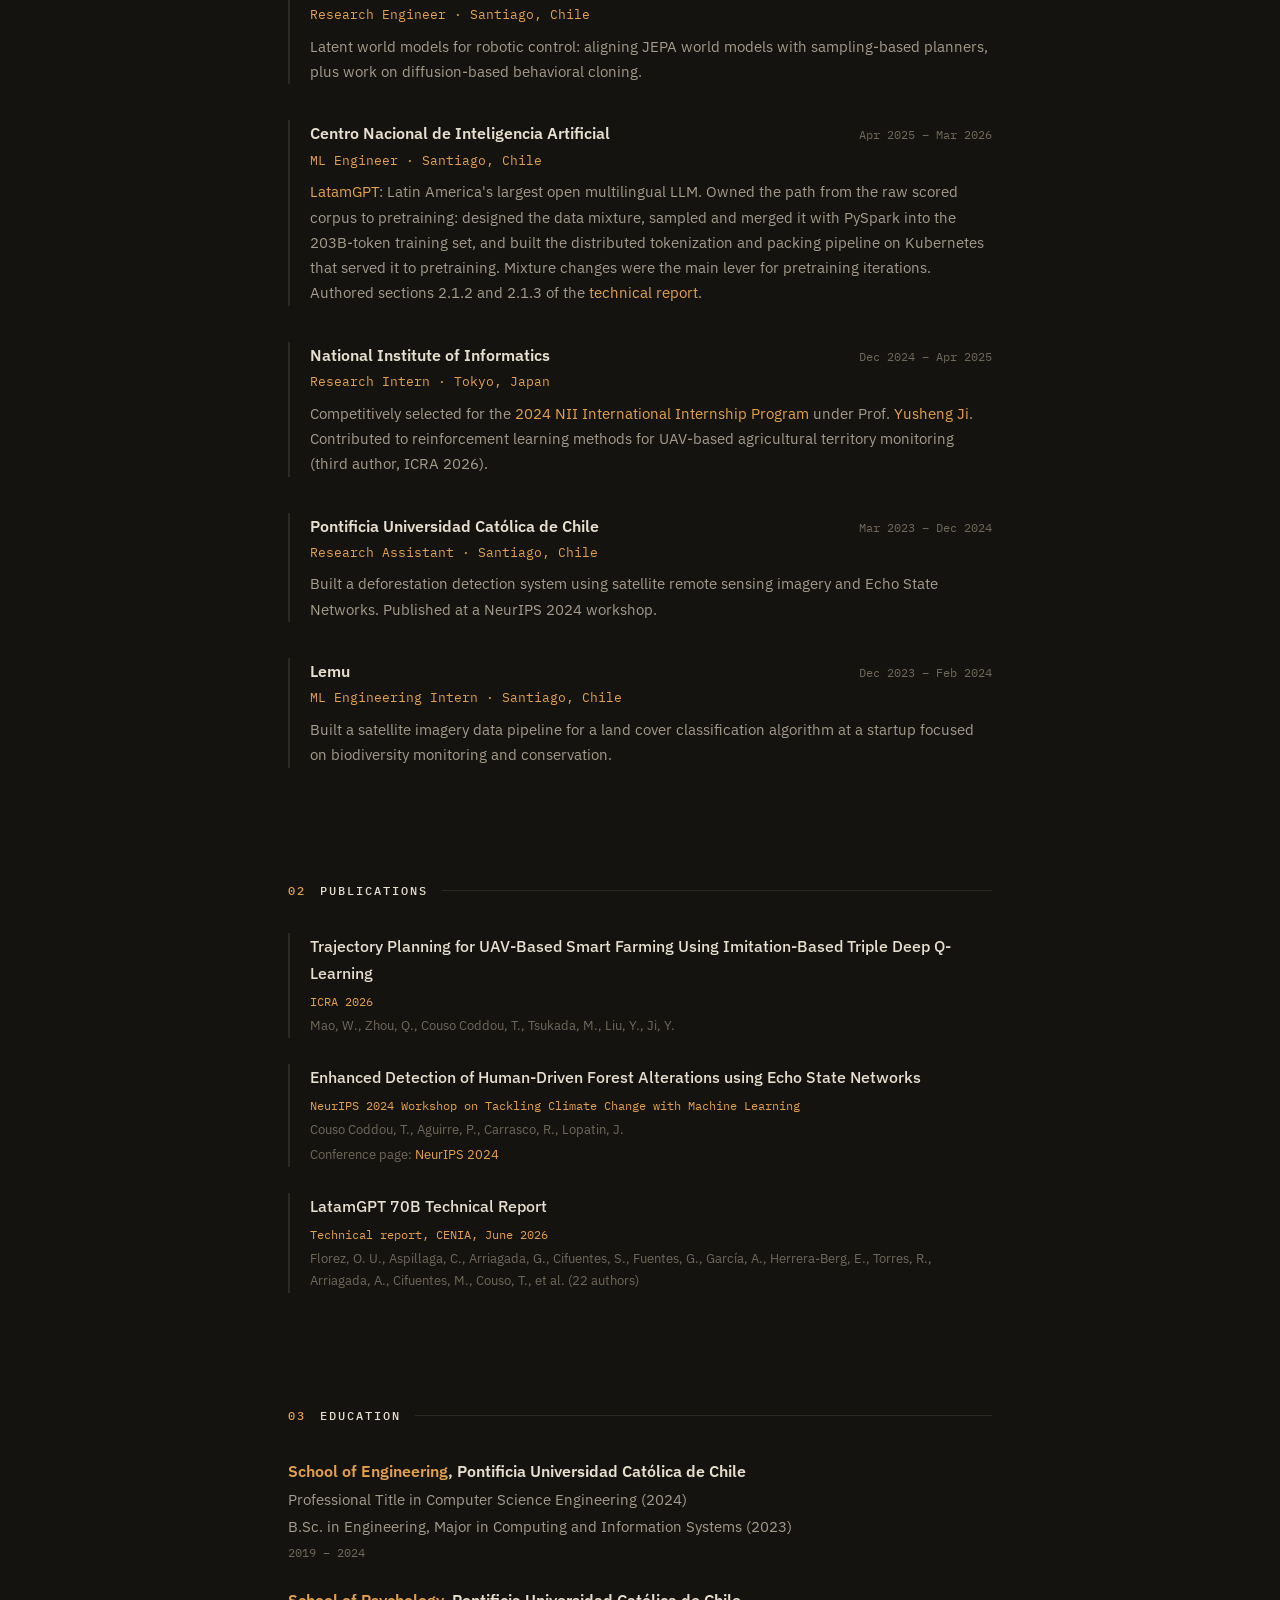
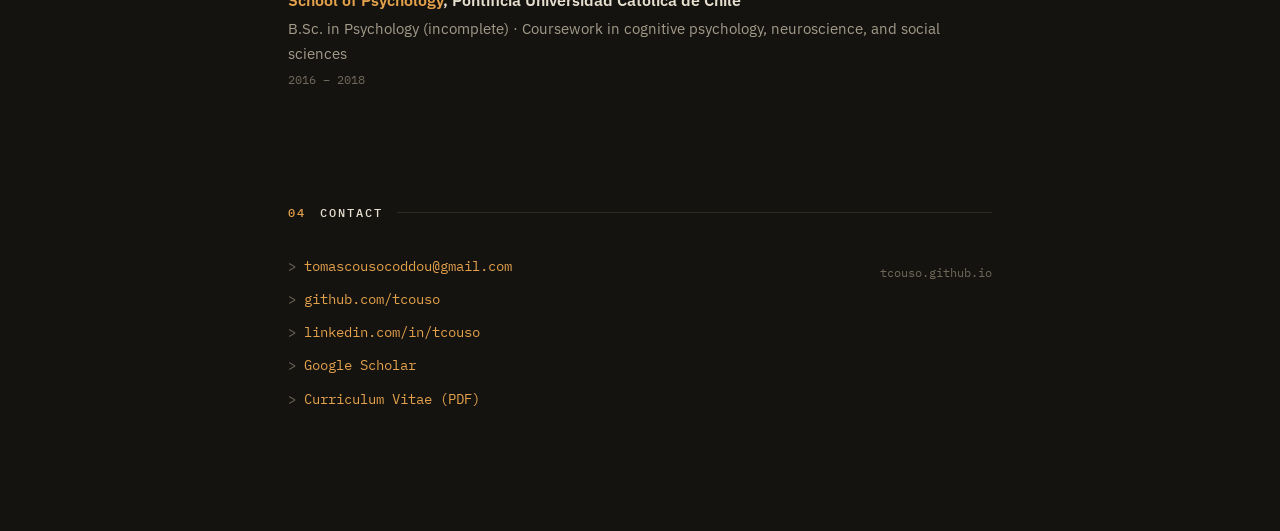
==== commit 48b06ce4: "Drop press link and multi-GPU skill" ====
--- a/index.html
+++ b/index.html
@@ -198,11 +198,6 @@
           </a>
           <p class="pub-meta">ICRA 2026</p>
           <p class="pub-press">Mao, W., Zhou, Q., Couso Coddou, T., Tsukada, M., Liu, Y., Ji, Y.</p>
-          <p class="pub-press">
-            Press:
-            <a href="https://www.cooperativaciencia.cl/tecnologia/2026/08/26/ingeniero-chileno-desarrolla-un-sistema-de-drones-con-ia-para-cuidar-cultivos/" target="_blank" rel="noopener">Cooperativa Ciencia</a>
-            <span class="pub-press-lang">(in Spanish)</span>
-          </p>
         </div>
 
         <div class="pub-item">
--- a/styles.css
+++ b/styles.css
@@ -362,10 +362,6 @@
   margin-top: 3px;
 }
 
-.pub-press-lang {
-  color: var(--text-faint);
-}
-
 /* ── EDUCATION ────────────────────────────────────── */
 
 .edu-list {
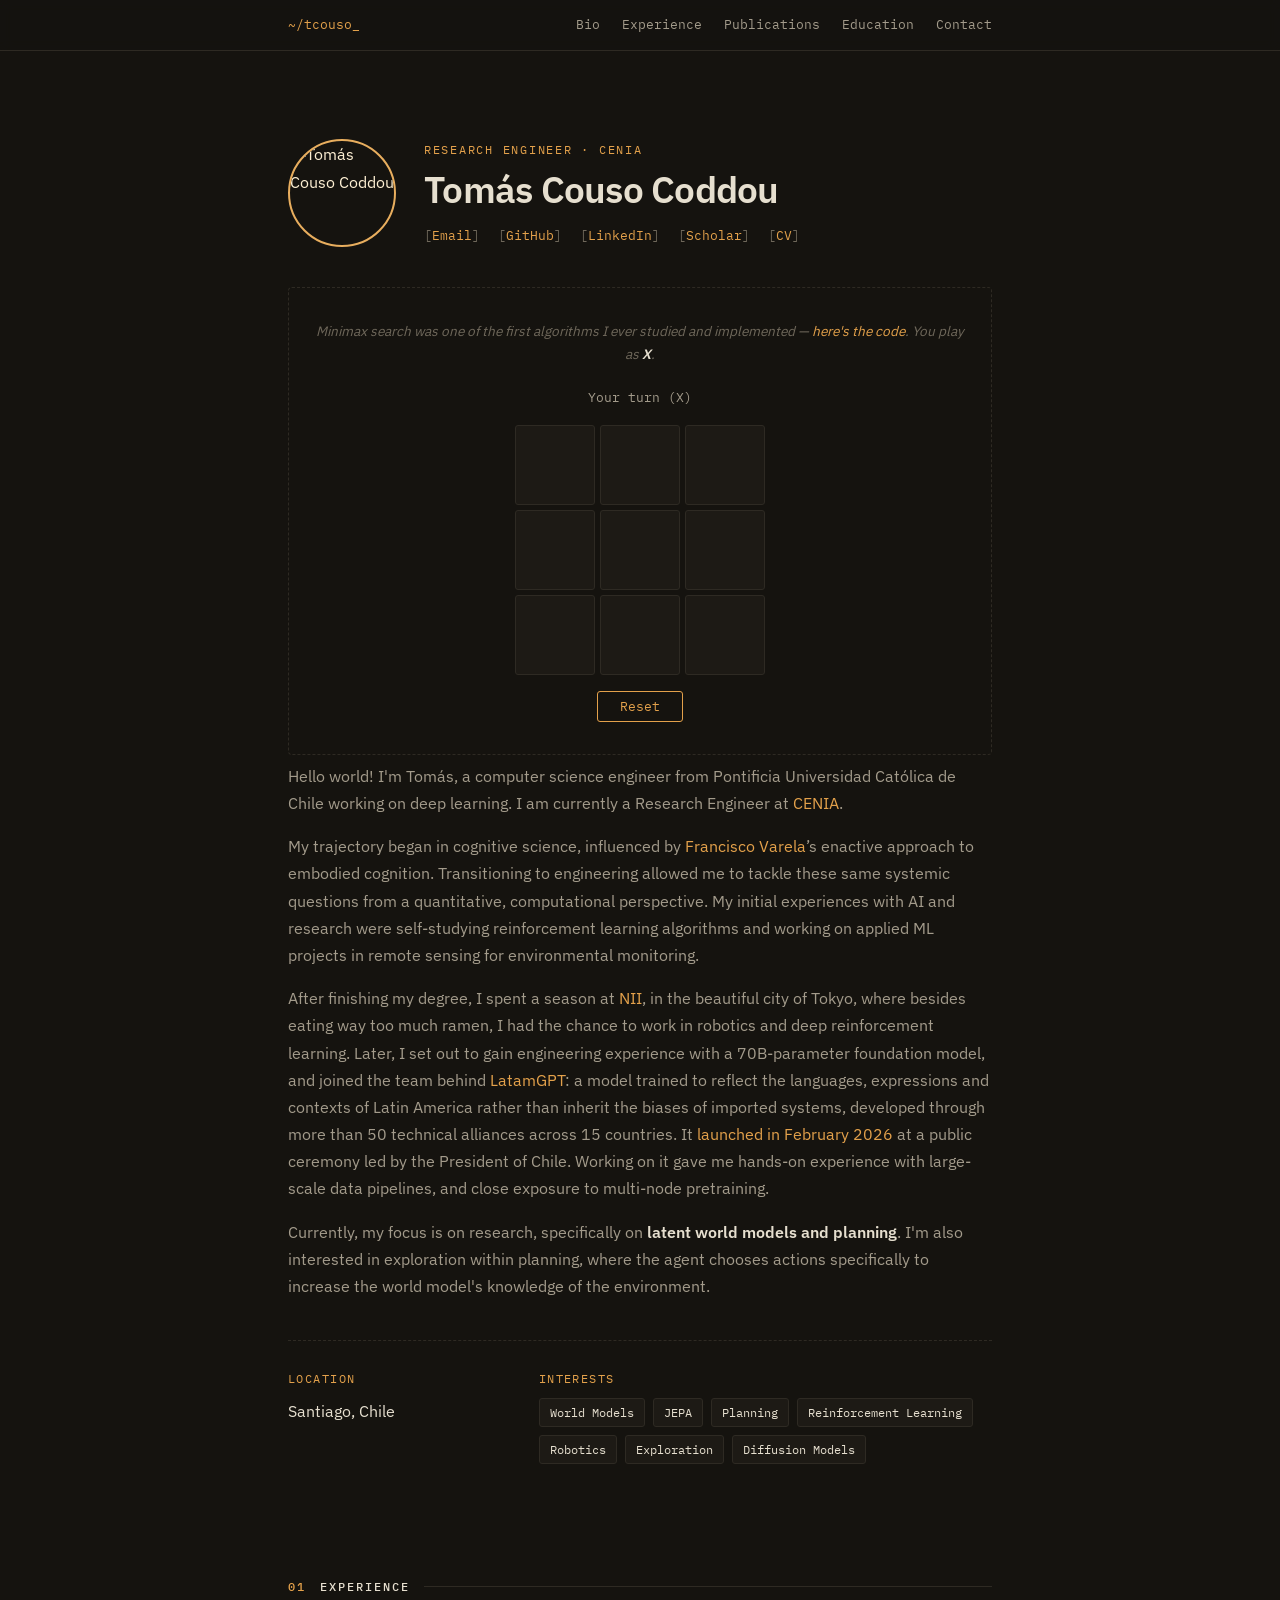
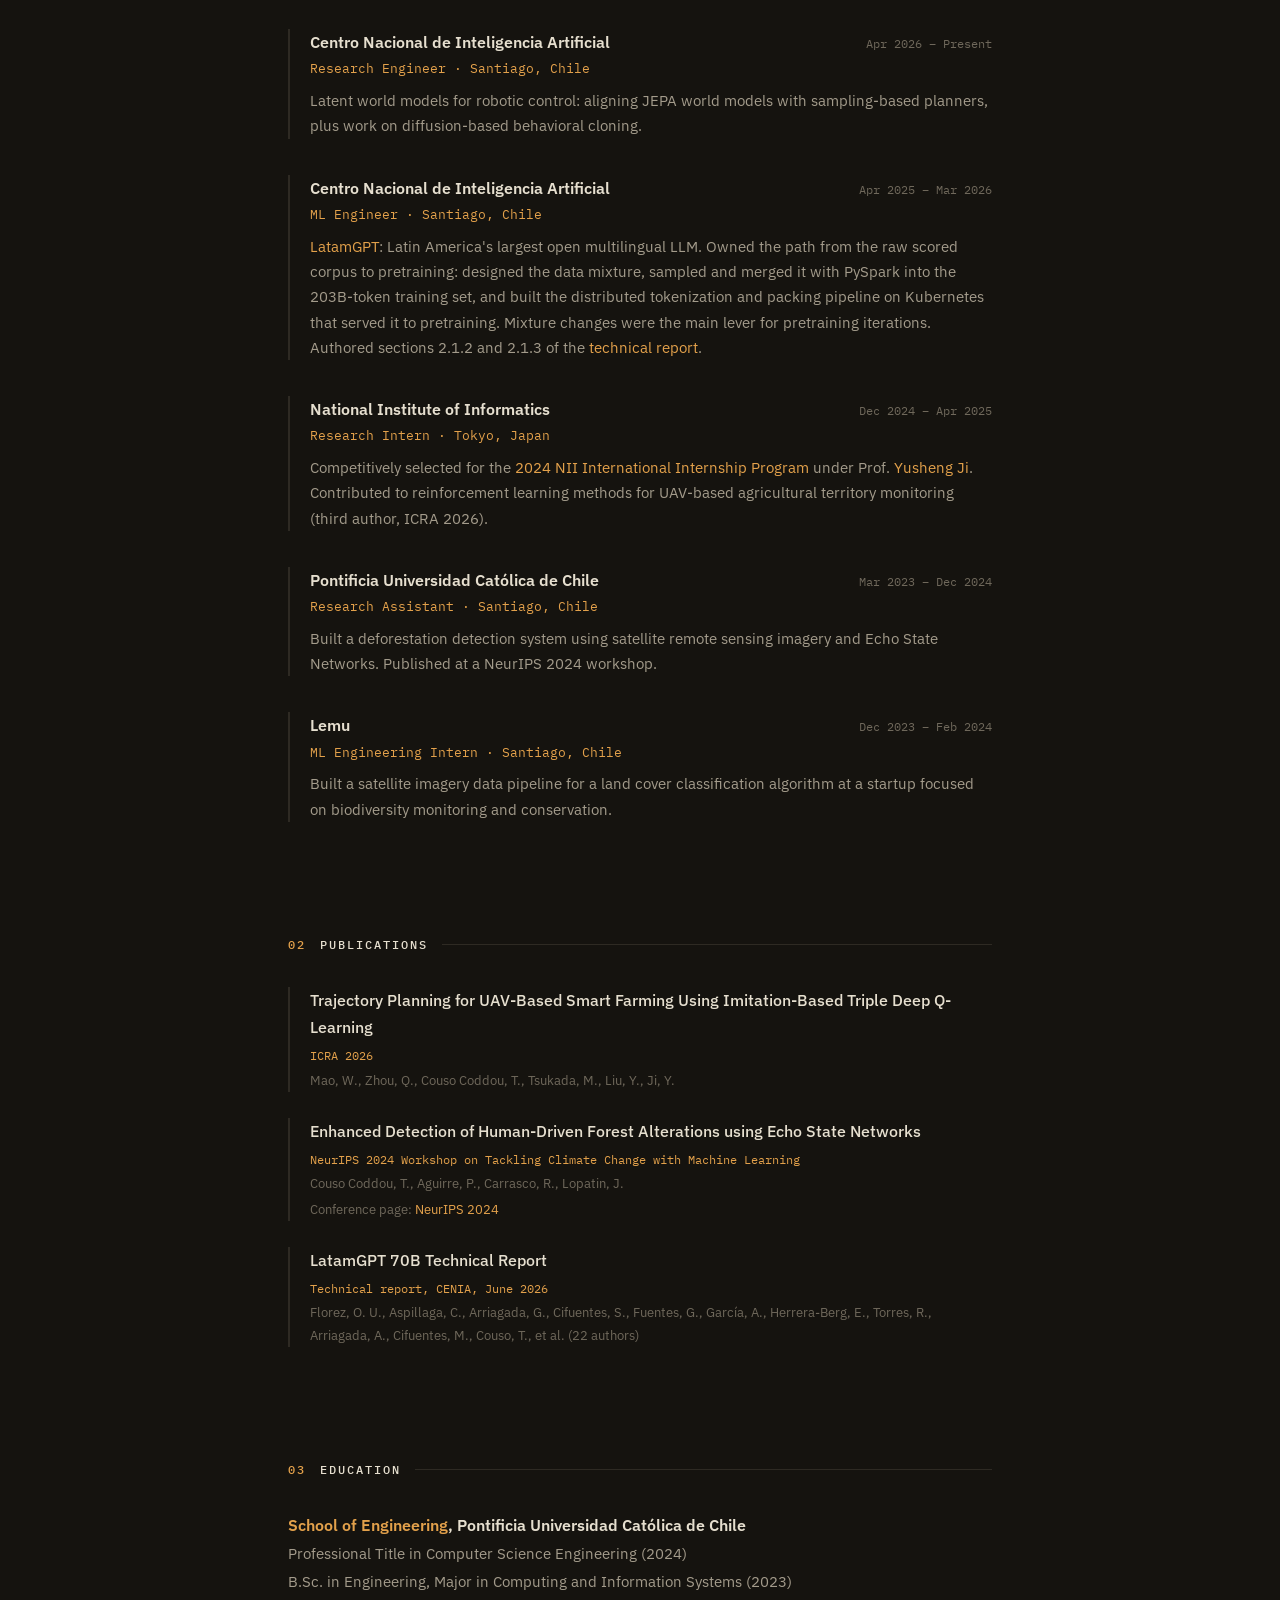
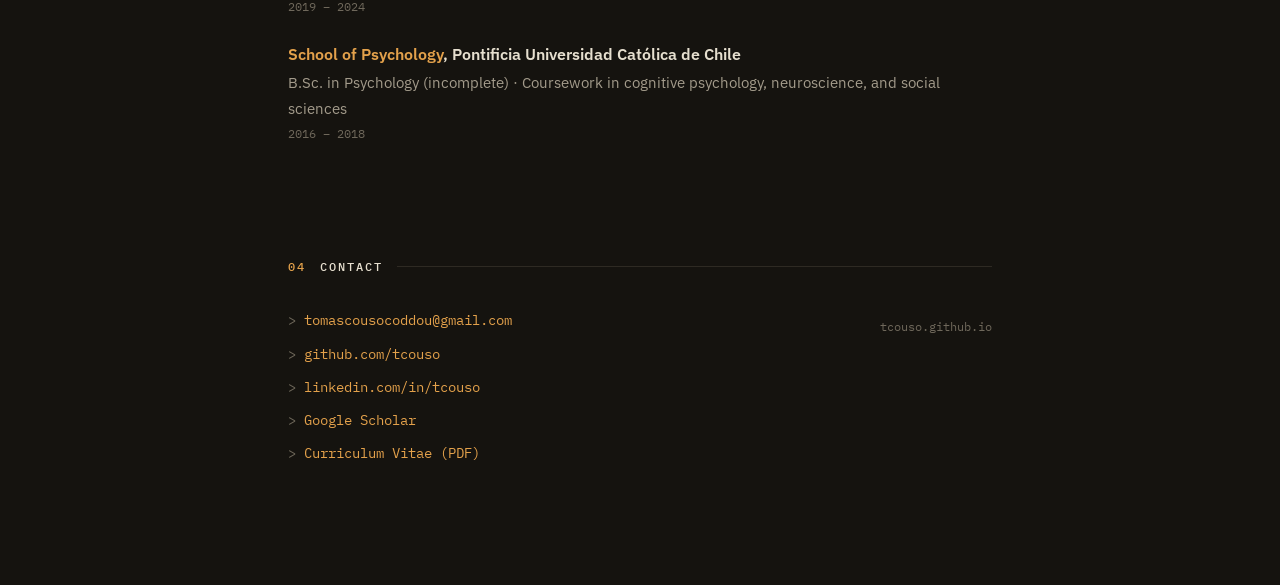
==== commit 3e9656c4: "Frame research interests around exploration within planning" ====
--- a/index.html
+++ b/index.html
@@ -77,6 +77,7 @@
 
         <p>
           Currently, my focus is on research, specifically on <strong>latent world models and planning</strong>.
+          I'm also interested in exploration within planning, where the agent chooses actions specifically to increase the world model's knowledge of the environment.
         </p>
       </div>
 
@@ -93,6 +94,7 @@
             <span class="tag">Planning</span>
             <span class="tag">Reinforcement Learning</span>
             <span class="tag">Robotics</span>
+            <span class="tag">Exploration</span>
             <span class="tag">Diffusion Models</span>
           </div>
         </div>
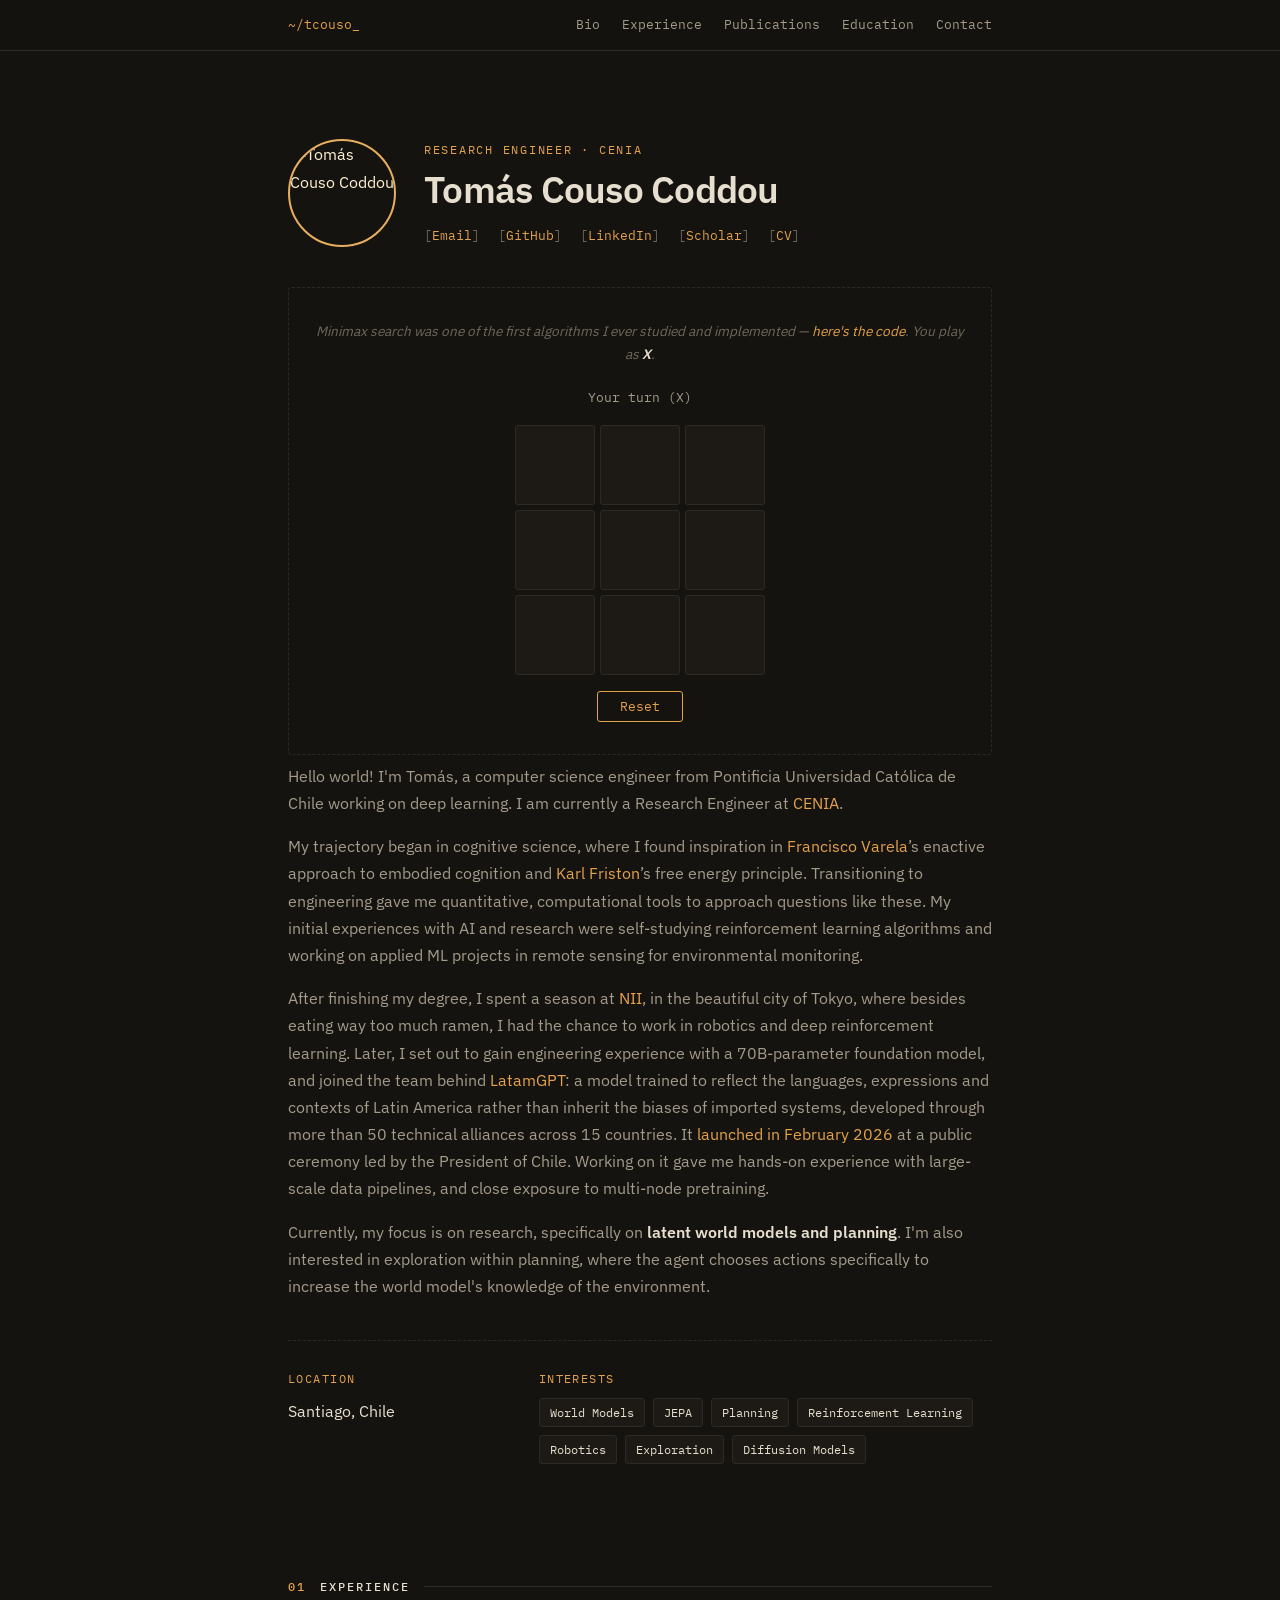
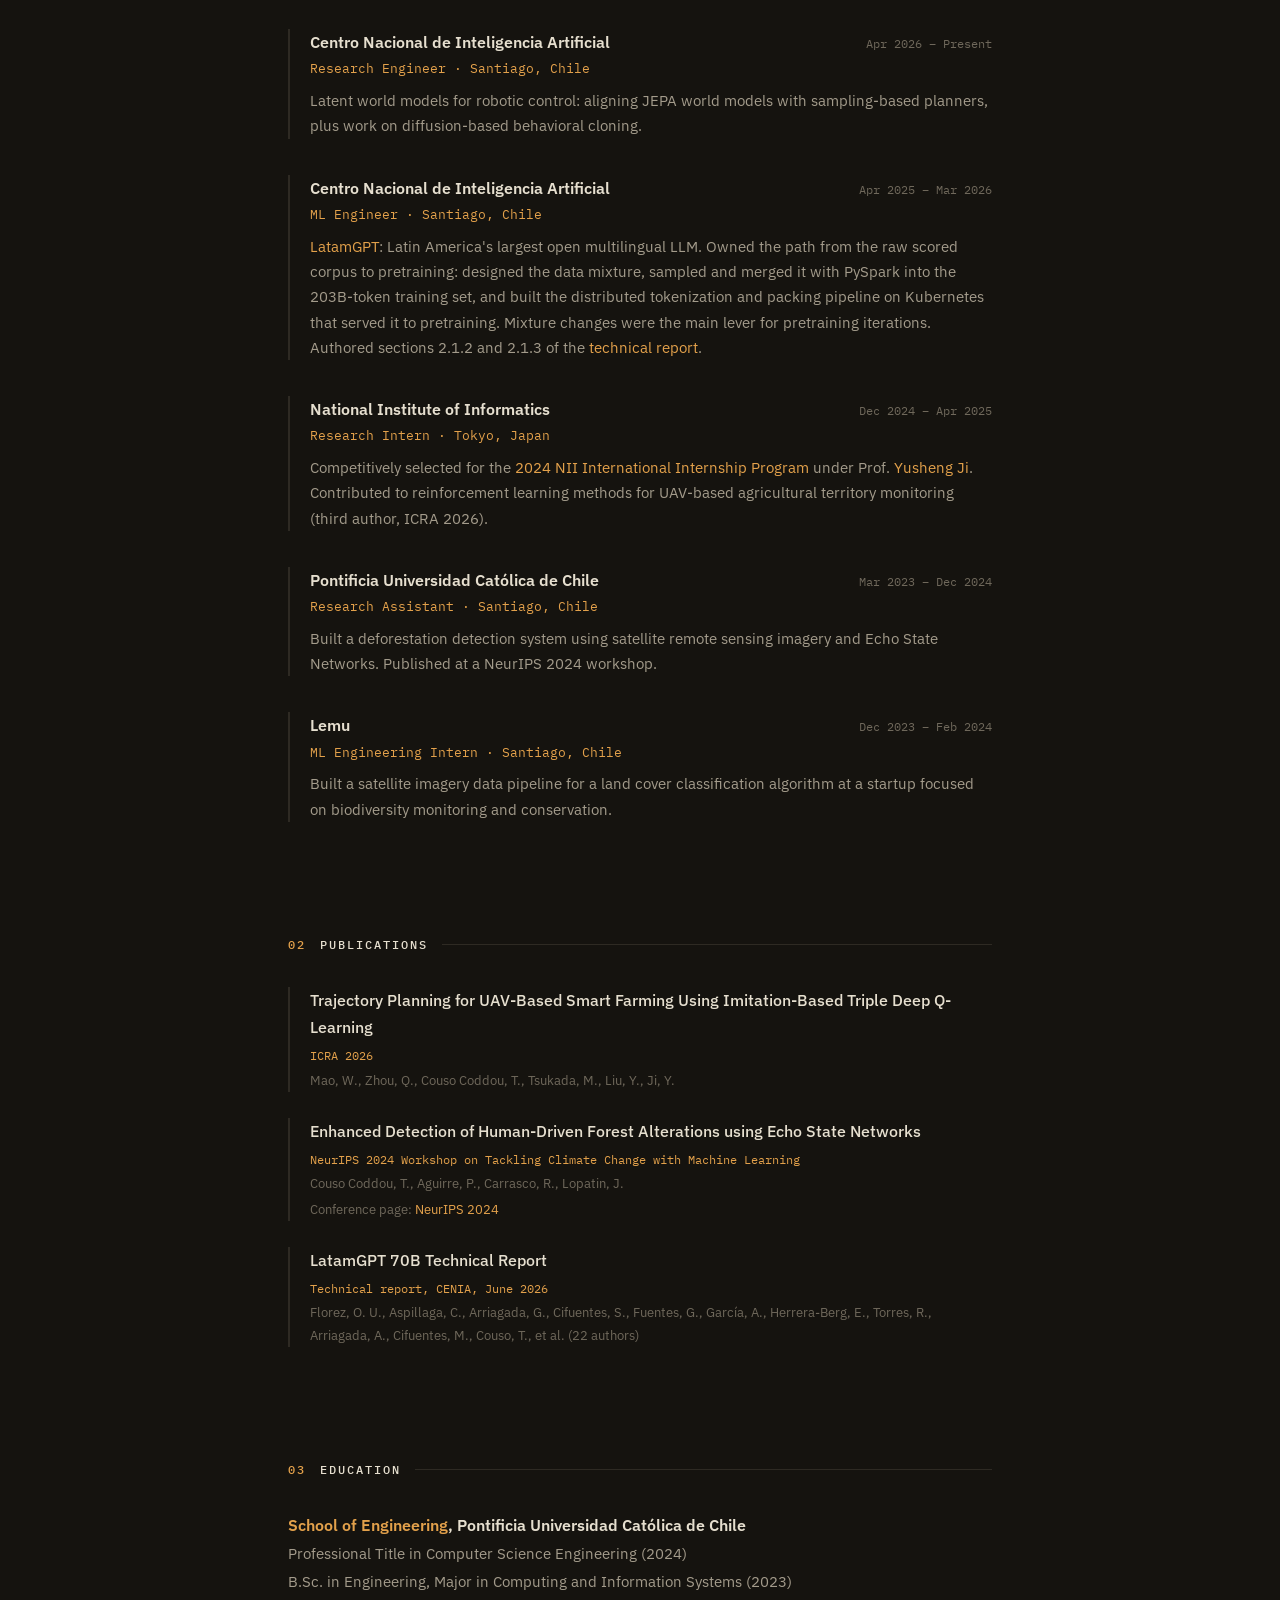
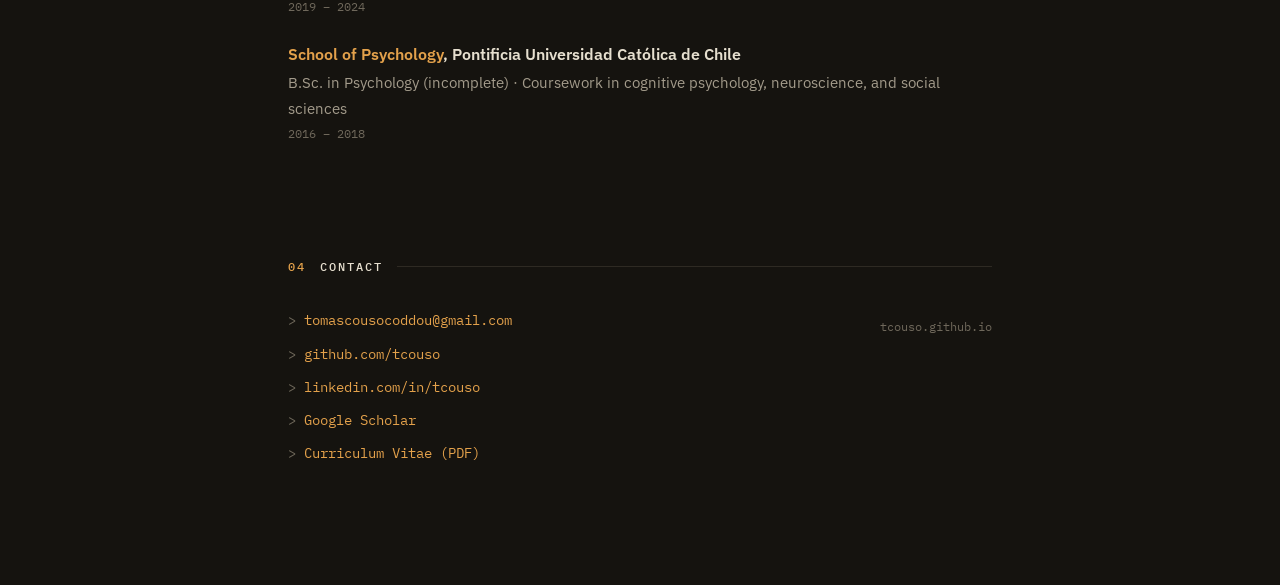
==== commit 8256e136: "Soften cognitive science bio and link Friston" ====
--- a/index.html
+++ b/index.html
@@ -65,8 +65,8 @@
         </p>
 
         <p>
-          My trajectory began in cognitive science, influenced by <a href="https://en.wikipedia.org/wiki/Francisco_Varela" target="_blank" rel="noopener">Francisco Varela</a>’s enactive approach to embodied cognition. 
-          Transitioning to engineering allowed me to tackle these same systemic questions from a quantitative, computational perspective. 
+          My trajectory began in cognitive science, where I found inspiration in <a href="https://en.wikipedia.org/wiki/Francisco_Varela" target="_blank" rel="noopener">Francisco Varela</a>’s enactive approach to embodied cognition and <a href="https://en.wikipedia.org/wiki/Karl_J._Friston" target="_blank" rel="noopener">Karl Friston</a>’s free energy principle. 
+          Transitioning to engineering gave me quantitative, computational tools to approach questions like these. 
           My initial experiences with AI and research were self-studying reinforcement learning algorithms and working on applied ML projects in remote sensing for environmental monitoring.
         </p>
 
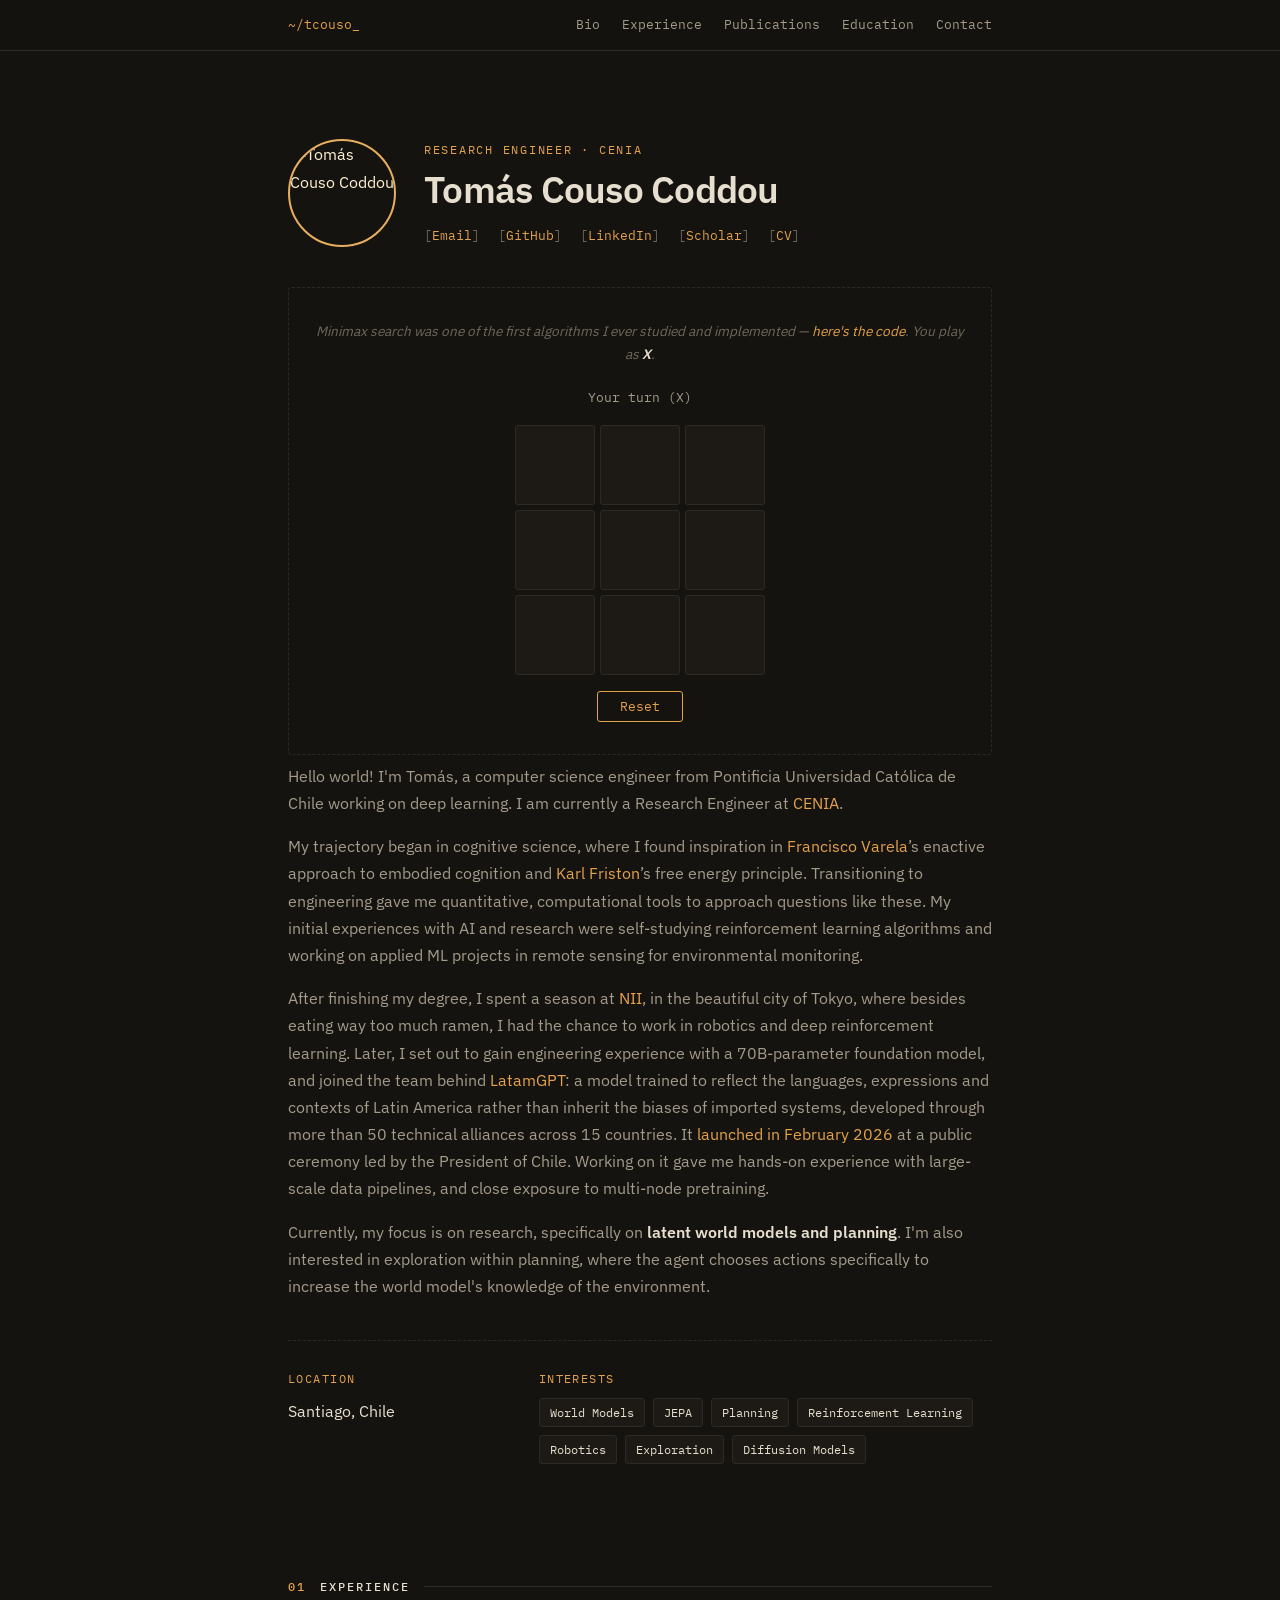
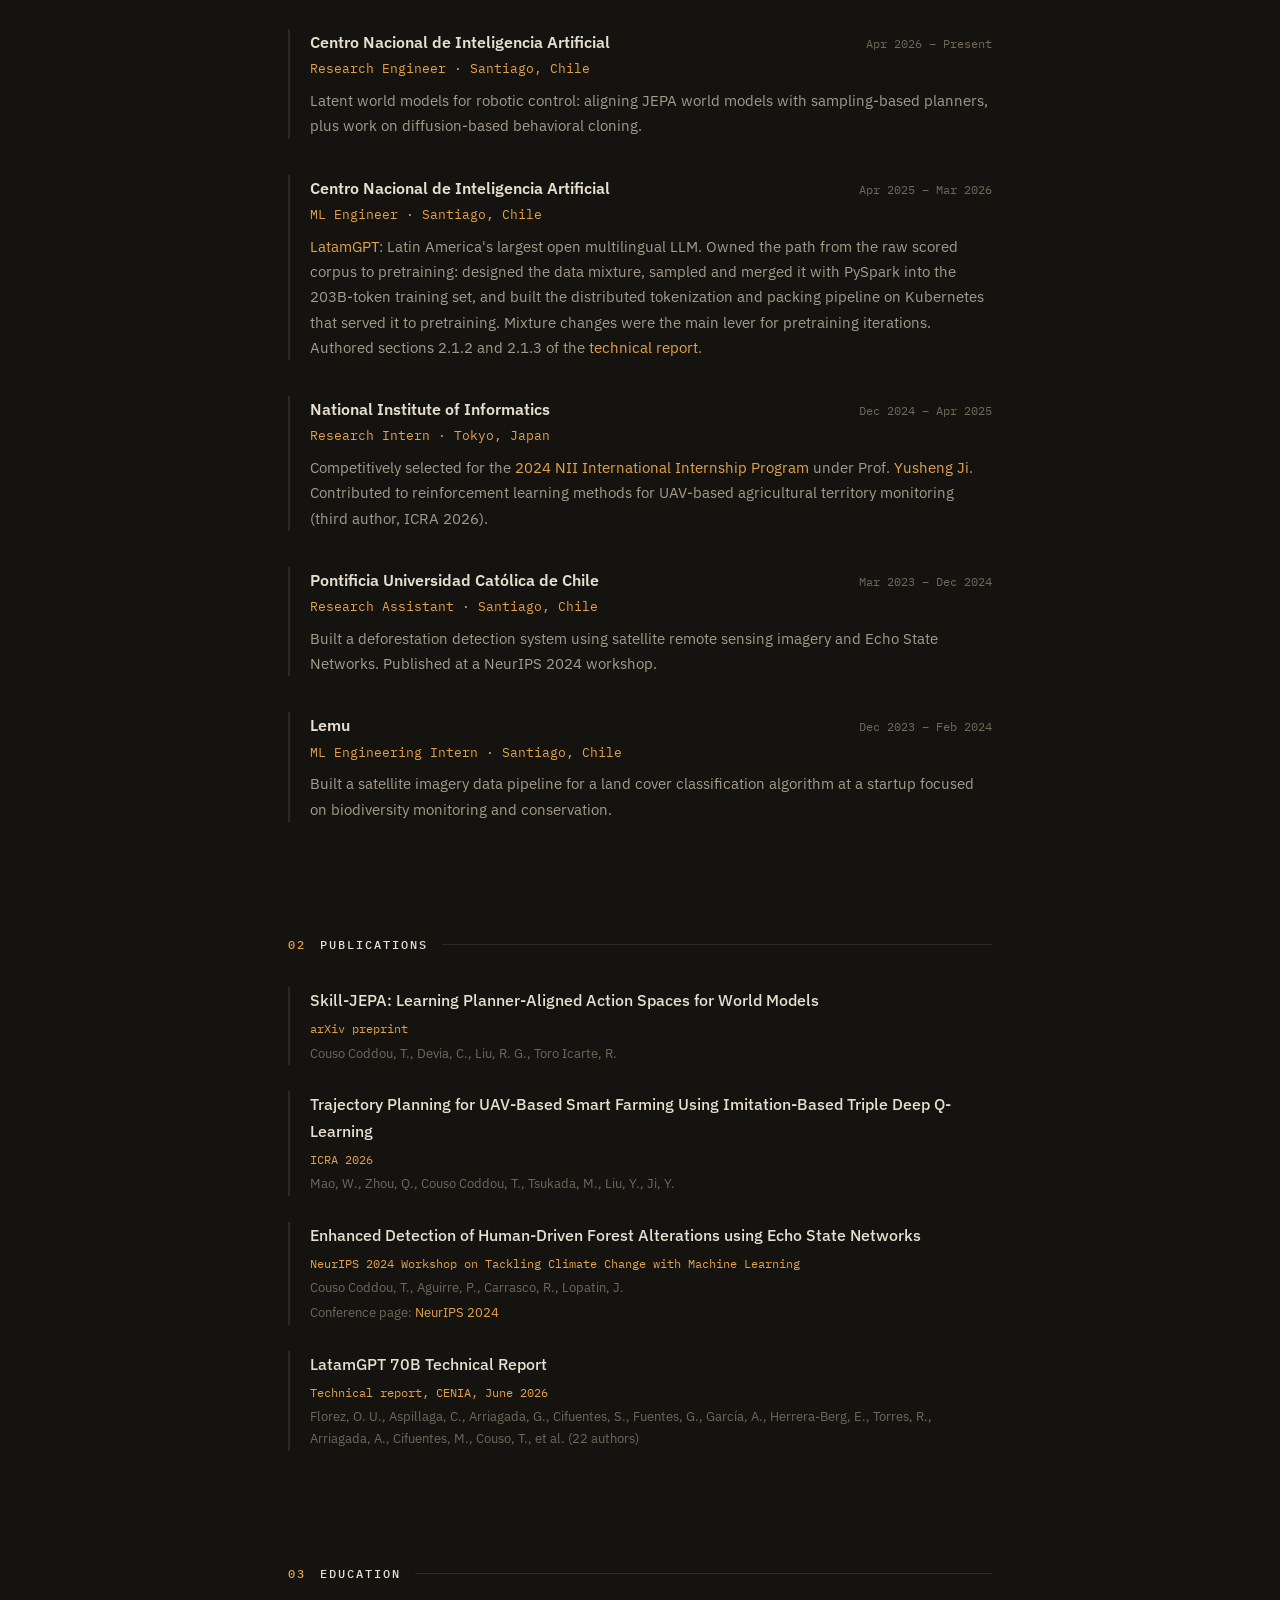
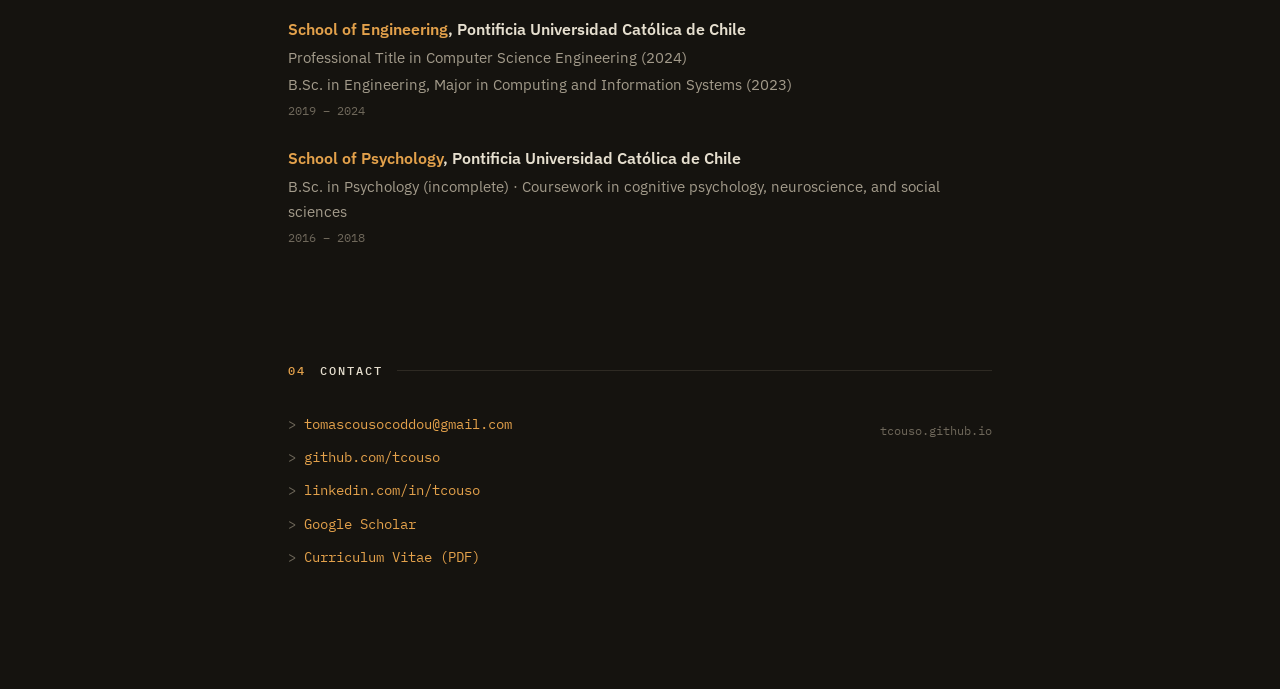
==== commit 622142db: "Add Skill-JEPA preprint, rework CV experience and interests, support multiple CVs" ====
--- a/index.html
+++ b/index.html
@@ -192,6 +192,19 @@
         <div class="pub-item">
           <a
             class="pub-title"
+            href="https://arxiv.org/abs/2611.26825"
+            target="_blank"
+            rel="noopener"
+          >
+            Skill-JEPA: Learning Planner-Aligned Action Spaces for World Models
+          </a>
+          <p class="pub-meta">arXiv preprint</p>
+          <p class="pub-press">Couso Coddou, T., Devia, C., Liu, R. G., Toro Icarte, R.</p>
+        </div>
+
+        <div class="pub-item">
+          <a
+            class="pub-title"
             href="https://arxiv.org/abs/2512.18604"
             target="_blank"
             rel="noopener"
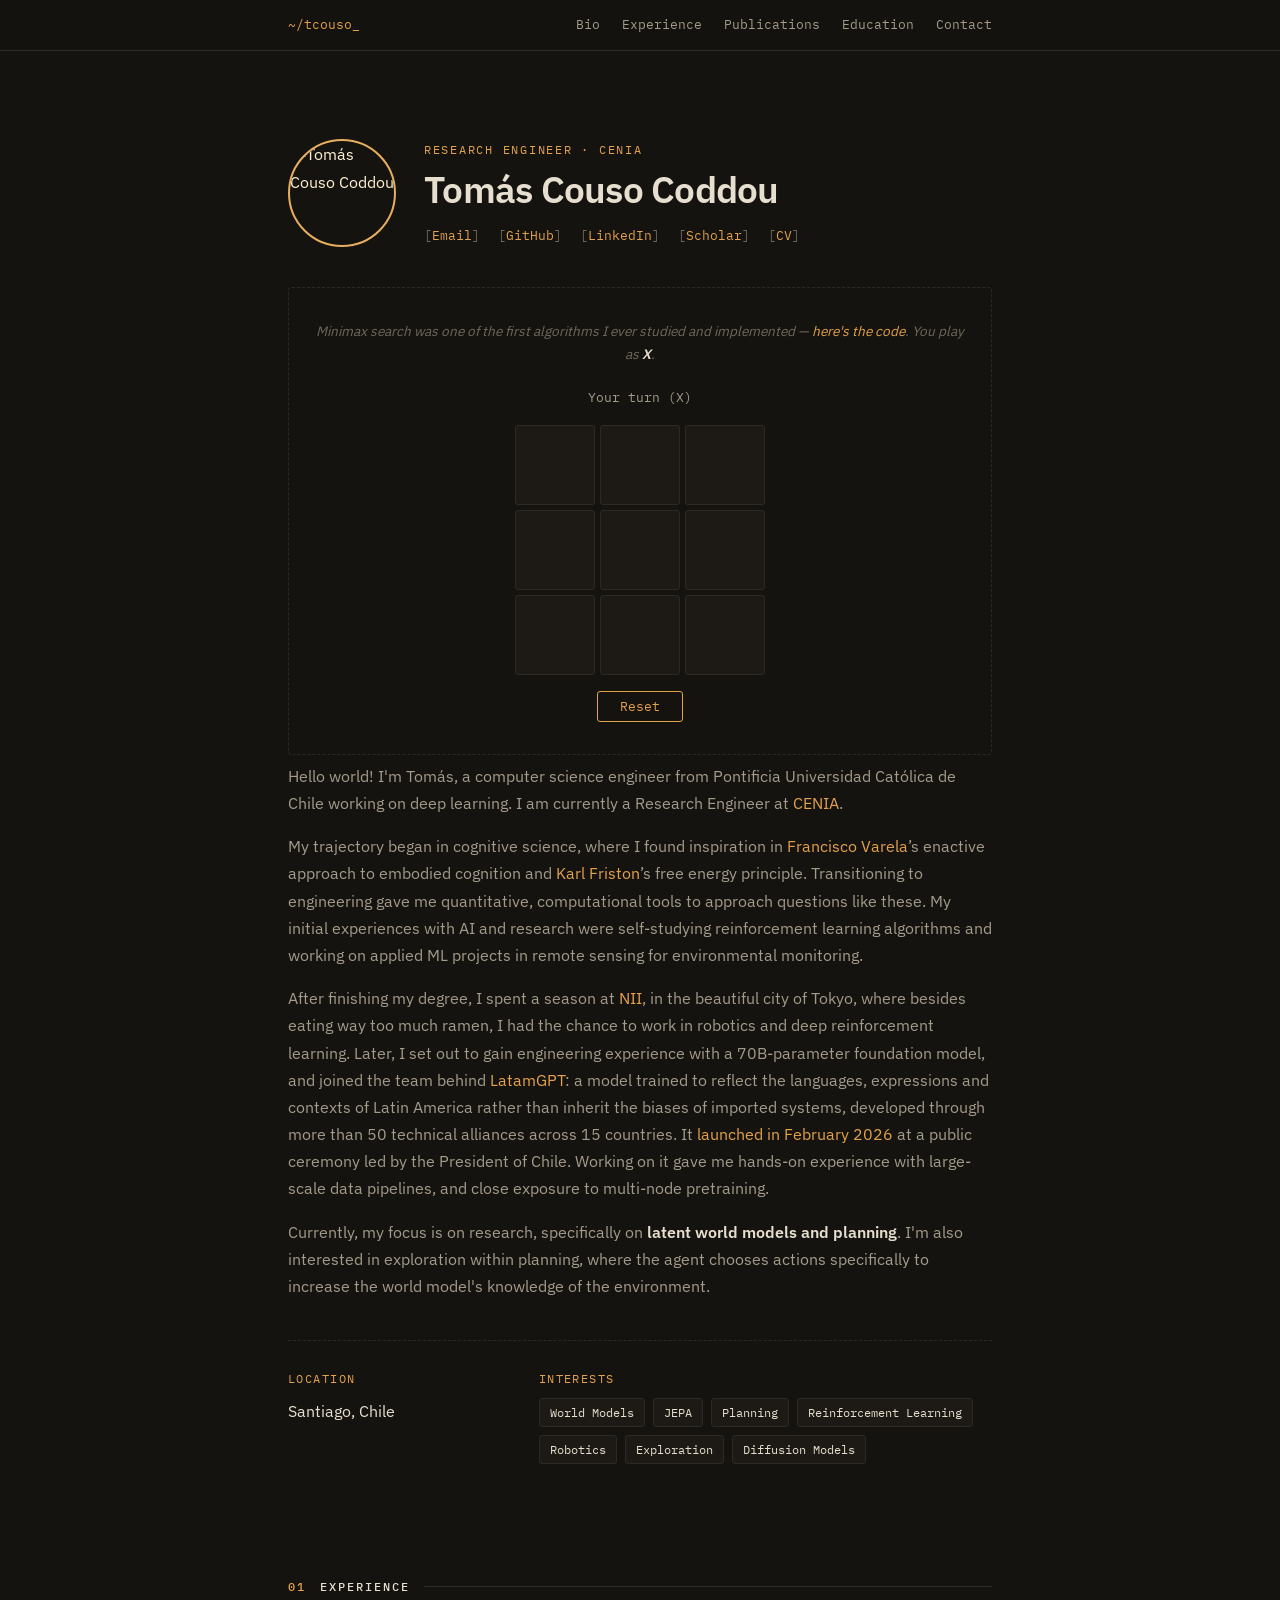
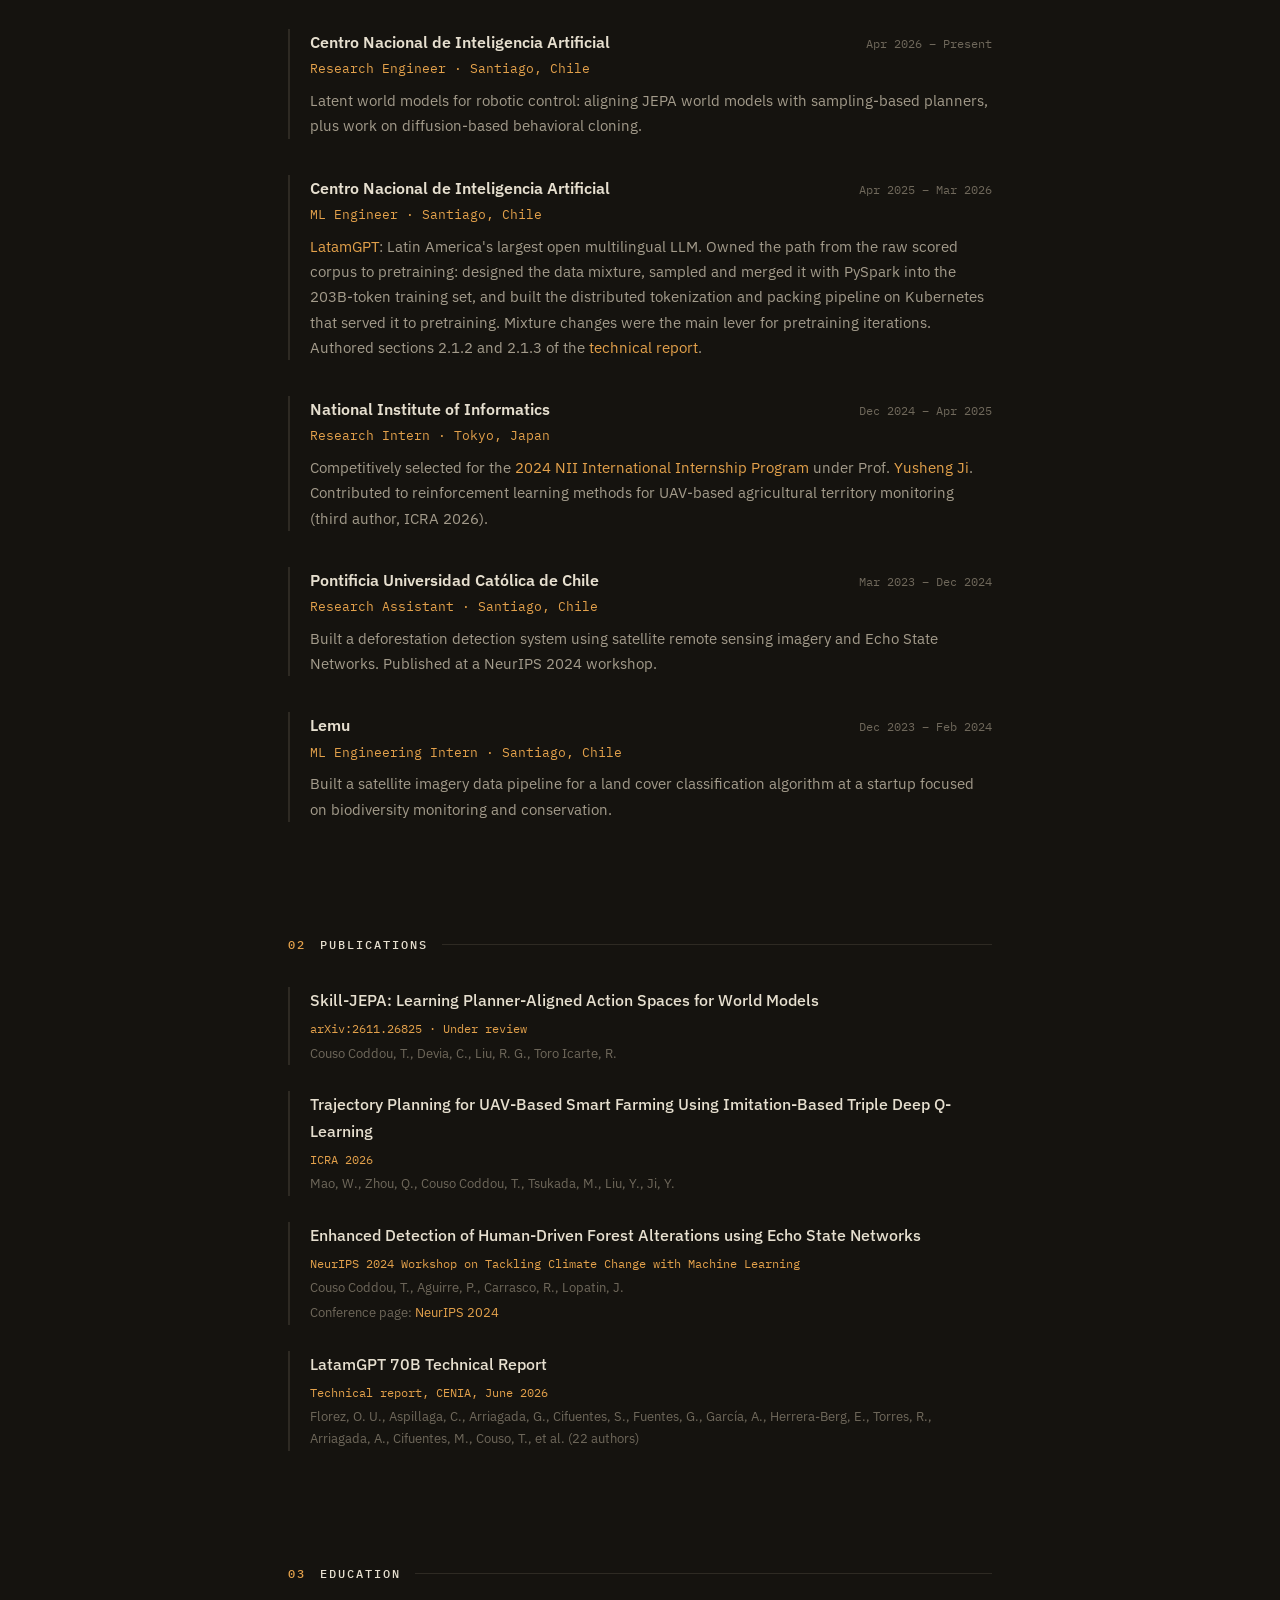
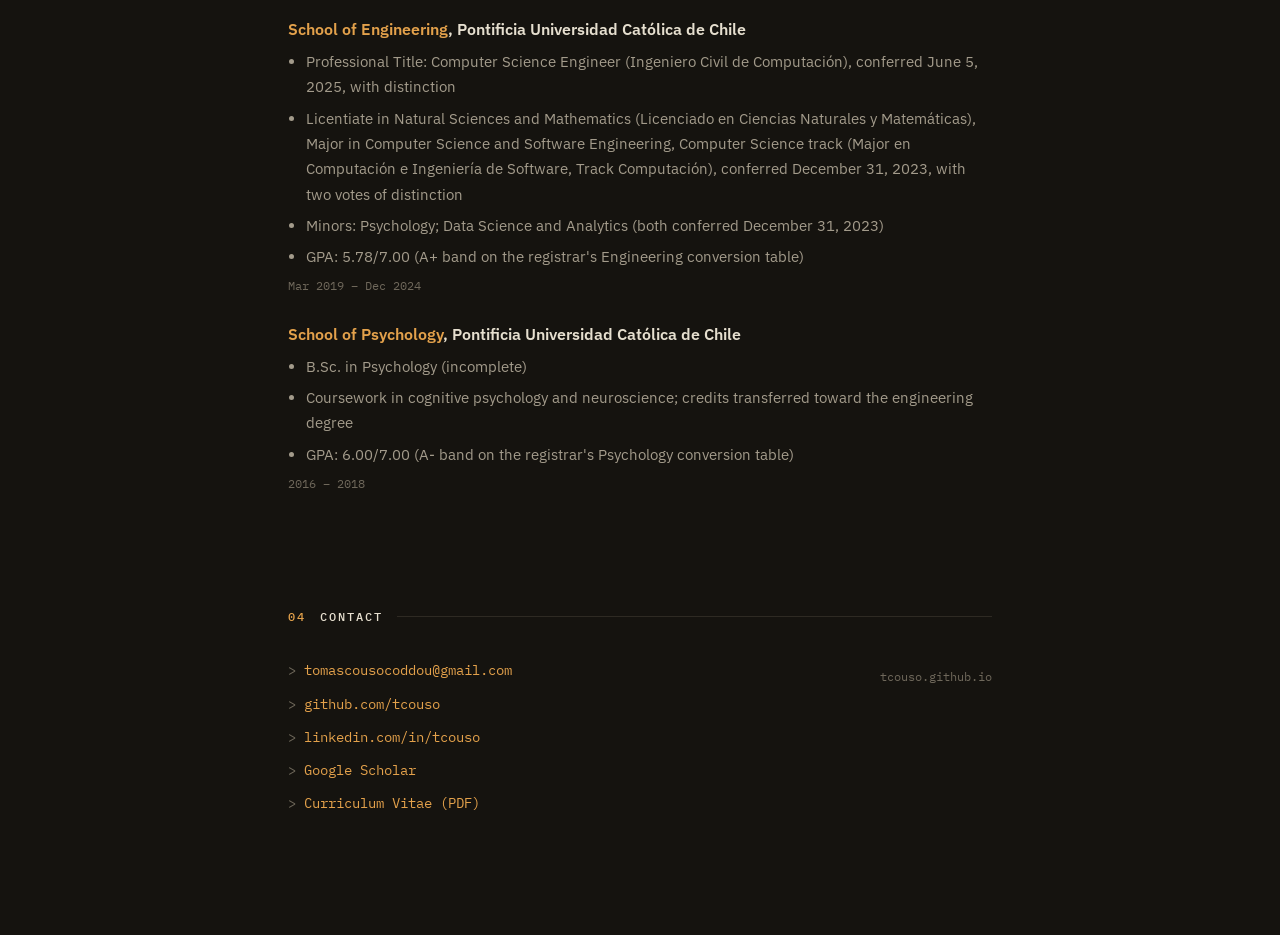
==== commit 282f6f06: "Update education from official records, add honors and volunteering" ====
--- a/index.html
+++ b/index.html
@@ -198,7 +198,7 @@
           >
             Skill-JEPA: Learning Planner-Aligned Action Spaces for World Models
           </a>
-          <p class="pub-meta">arXiv preprint</p>
+          <p class="pub-meta">arXiv:2611.26825 · Under review</p>
           <p class="pub-press">Couso Coddou, T., Devia, C., Liu, R. G., Toro Icarte, R.</p>
         </div>
 
@@ -218,7 +218,7 @@
         <div class="pub-item">
           <a
             class="pub-title"
-            href="https://ccai-papers.s3.us-east-1.amazonaws.com/neurips2024/77/paper.pdf"
+            href="https://www.climatechange.ai/papers/neurips2024/77"
             target="_blank"
             rel="noopener"
           >
@@ -255,16 +255,22 @@
 
         <div class="edu-item">
           <p class="edu-school"><a href="https://www.ing.uc.cl/en/" target="_blank" rel="noopener">School of Engineering</a>, Pontificia Universidad Católica de Chile</p>
-          <p class="edu-degree">Professional Title in Computer Science Engineering (2024)</p>
-          <p class="edu-degree">B.Sc. in Engineering, Major in Computing and Information Systems (2023)</p>
-          <p class="edu-dates">2019 – 2024</p>
+          <ul class="edu-degree edu-bullets">
+            <li>Professional Title: Computer Science Engineer (Ingeniero Civil de Computación), conferred June 5, 2025, with distinction</li>
+            <li>Licentiate in Natural Sciences and Mathematics (Licenciado en Ciencias Naturales y Matemáticas), Major in Computer Science and Software Engineering, Computer Science track (Major en Computación e Ingeniería de Software, Track Computación), conferred December 31, 2023, with two votes of distinction</li>
+            <li>Minors: Psychology; Data Science and Analytics (both conferred December 31, 2023)</li>
+            <li>GPA: 5.78/7.00 (A+ band on the registrar's Engineering conversion table)</li>
+          </ul>
+          <p class="edu-dates">Mar 2019 – Dec 2024</p>
         </div>
 
         <div class="edu-item">
           <p class="edu-school"><a href="https://psicologia.uc.cl/" target="_blank" rel="noopener">School of Psychology</a>, Pontificia Universidad Católica de Chile</p>
-          <p class="edu-degree">
-            B.Sc. in Psychology (incomplete) · Coursework in cognitive psychology, neuroscience, and social sciences
-          </p>
+          <ul class="edu-degree edu-bullets">
+            <li>B.Sc. in Psychology (incomplete)</li>
+            <li>Coursework in cognitive psychology and neuroscience; credits transferred toward the engineering degree</li>
+            <li>GPA: 6.00/7.00 (A- band on the registrar's Psychology conversion table)</li>
+          </ul>
           <p class="edu-dates">2016 – 2018</p>
         </div>
 
--- a/styles.css
+++ b/styles.css
@@ -381,6 +381,15 @@
   margin-top: 2px;
 }
 
+.edu-bullets {
+  margin: 6px 0;
+  padding-left: 18px;
+}
+
+.edu-bullets li + li {
+  margin-top: 6px;
+}
+
 .edu-dates {
   font-family: var(--mono);
   color: var(--text-faint);
